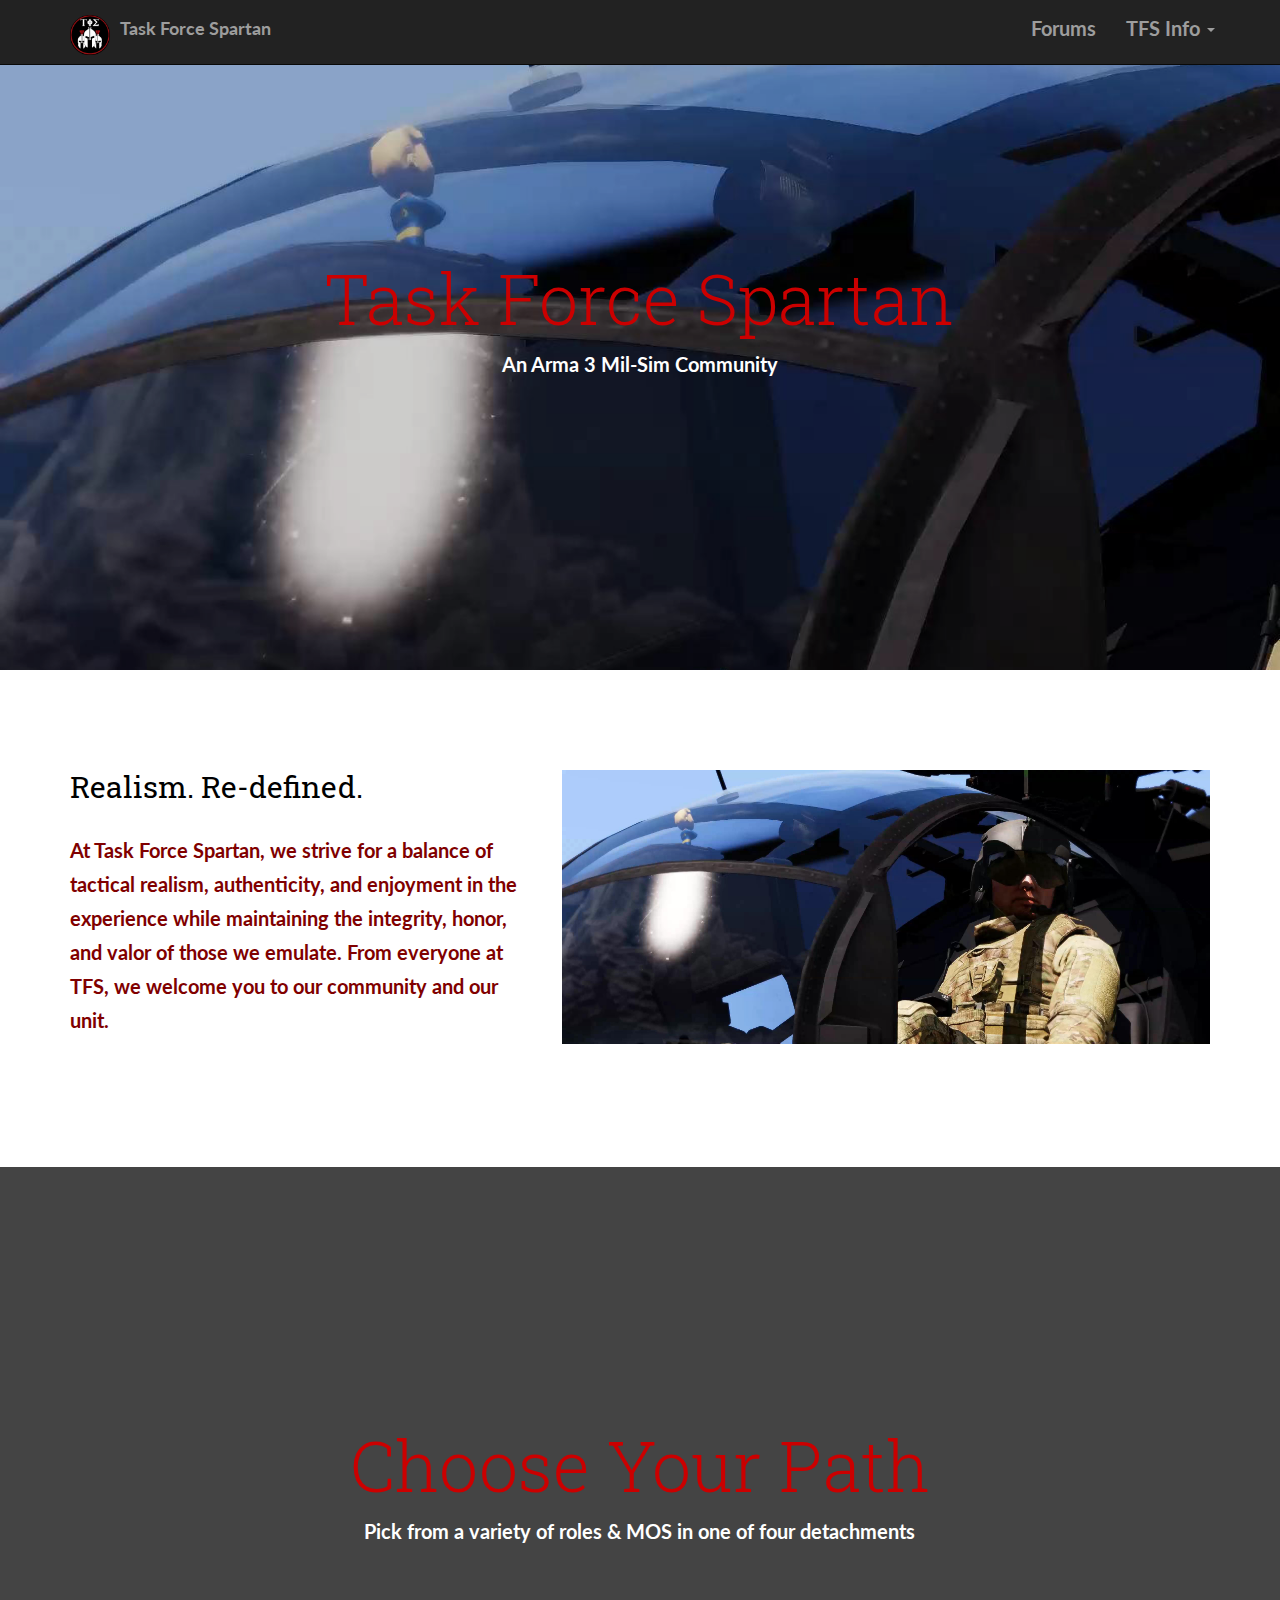
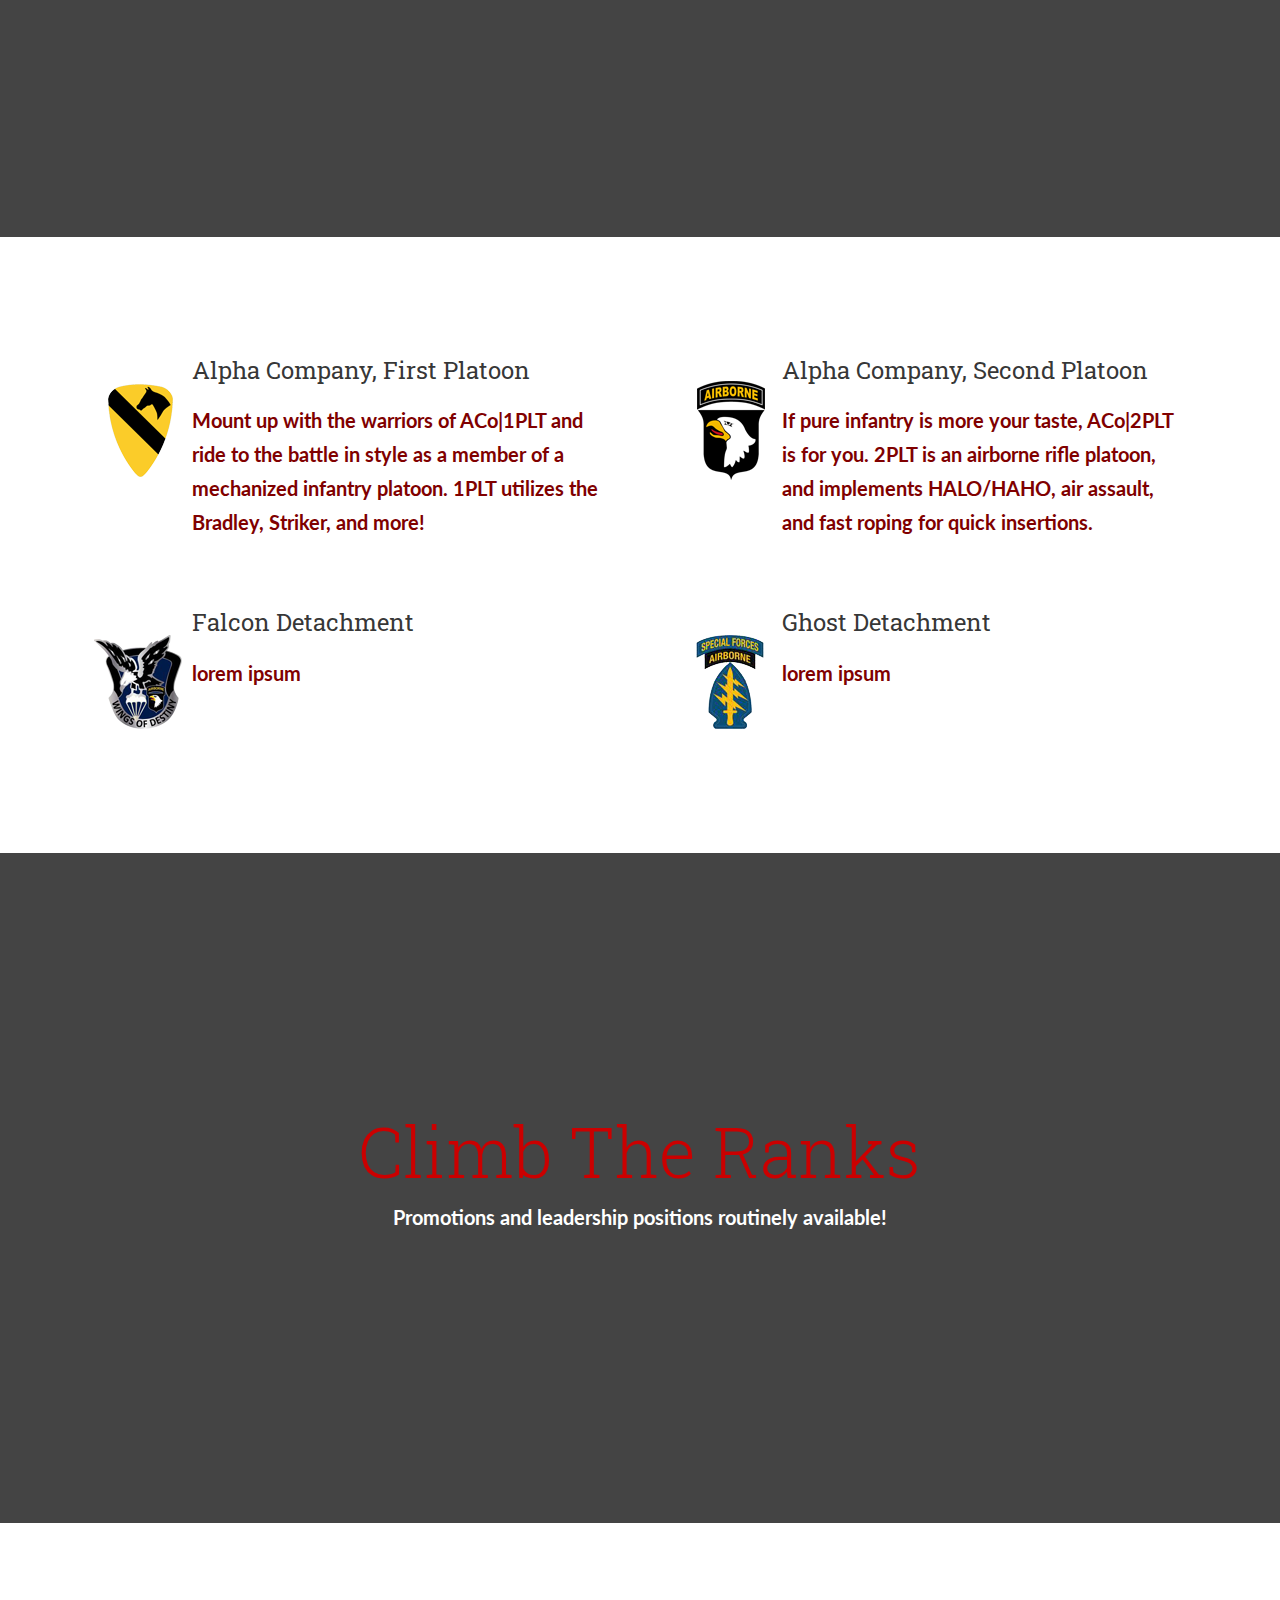
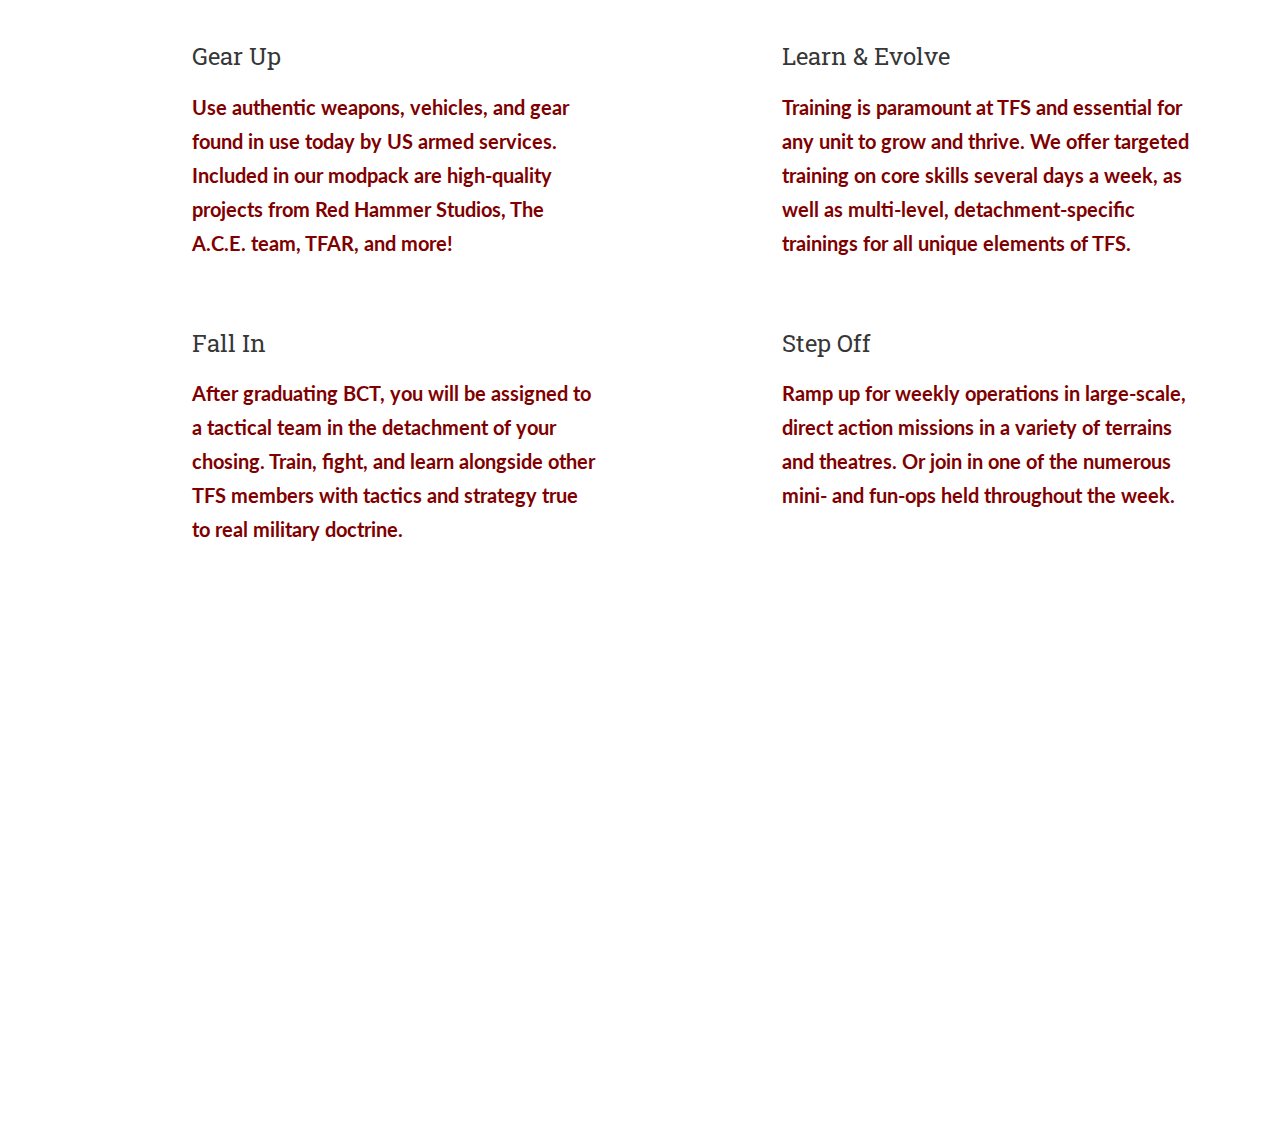
==== index.html @ 0dff4bad "update index" ====
<!DOCTYPE html>
<!--[if lt IE 7]>      <html class="no-js lt-ie9 lt-ie8 lt-ie7"> <![endif]-->
<!--[if IE 7]>         <html class="no-js lt-ie9 lt-ie8"> <![endif]-->
<!--[if IE 8]>         <html class="no-js lt-ie9"> <![endif]-->
<!--[if gt IE 8]>	<!-- --><html class="no-js"> 	<!--<![endif]-->
	<head>
	<meta charset="utf-8">
	<meta http-equiv="X-UA-Compatible" content="IE=edge">
	<title>Task Force Spartan &mdash; An Arma 3 Mil-Sim Community</title>
	<meta name="viewport" content="width=device-width, initial-scale=1">
	<meta name="description" content="Tactical realism and military simulation taskforcespartan.net" />
	<meta name="keywords" content="task force spartan arma 3 milsim military direct action combat simulation bohemia shooter tactical realism" />
	<meta name="author" content="samas" />

  	<!-- Facebook and Twitter integration -->
	<meta property="og:title" content=""/>
	<meta property="og:image" content=""/>
	<meta property="og:url" content=""/>
	<meta property="og:site_name" content=""/>
	<meta property="og:description" content=""/>
	<meta name="twitter:title" content="" />
	<meta name="twitter:image" content="" />
	<meta name="twitter:url" content="" />
	<meta name="twitter:card" content="" />

	<!-- Place favicon.ico and apple-touch-icon.png in the root directory -->
	<link rel="shortcut icon" href="./images/favicon.ico">
	
	<!-- Animate.css -->
	<link rel="stylesheet" href="./css/animate.css">
	
	<!-- Magnific Popup -->
	<link rel="stylesheet" href="./css/magnific-popup.css">
	<!-- Bootstrap  -->
	<link rel="stylesheet" href="./css/bootstrap.css">
	<!-- Theme style  -->
	<link rel="stylesheet" href="./css/style.css">

	<!-- Modernizr JS -->
	<script src="./js/modernizr-2.6.2.min.js"></script>
	<!-- FOR IE9 below -->
	<!--[if lt IE 9]>
	<script src="js/respond.min.js"></script>
	<![endif]-->

	</head>
	<body>
	
	<div id="fh5co-wrap">
		<header id="fh5co-header">
			<div class="navbar navbar-default navbar-fixed-top navbar-inverse">
                <div class="container">
                    <div class="navbar-header">
                        <button type="button" class="navbar-toggle" data-toggle="collapse" data-target=".navbar-collapse">
                            <span class="icon-bar"></span>
                            <span class="icon-bar"></span>
                            <span class="icon-bar"></span>
                        </button>
						<div class="container-nav"><ul class="list-inline"><li><img class="img img-responsive img-nav hidden-xs" src="./images/TFS_sm.png"></li><li><span><a class="navbar-brand" href="index.html#">Task Force Spartan</a></span></li></ul></div>
                    </div>
                    <div class="collapse navbar-collapse">
                        <ul class="nav navbar-nav navbar-right">
                            <li>
                                <a class="" href="./forums">Forums</a>
                            </li>
                            <li class="dropdown">
                                <a href="#" class="dropdown-toggle" data-toggle="dropdown">TFS Info <b class="caret"></b></a>
                                <ul class="dropdown-menu">
                                   <li>
                                        <a class="" href="ts3server://ts3.taskforcespartan.net/?port=9987&nickname=WebGuest">Contact A Recruiter</a>
                                    </li>
                                    <li>
                                        <a class="" href="servers.html#">Server Status</a>
                                    </li>
                                    <li>
                                        <a class="" href="policy.html#">Unit Policies</a>
                                    </li>
                                    <li>
                                        <a class="" href="#">Roster</a>
                                    </li>
                                </ul>
                            </li>
							<!-- <li class="">
                                <a class="btn btn-default btn-nav navbar-btn" href="#">Apply Now</a>
                            </li> -->
                        </ul>
                    </div>
                    <!--/.nav-collapse -->

                </div>
            </div>
		</header>

		<div class="fh5co-hero" style="background-image: url(images/hero_1.jpg);" data-stellar-background-ratio="0.5">
			<div class="overlay"></div>
			<div class="container">
				<div class="row">
					<div class="col-md-8 col-md-offset-2 col-sm-12 col-sm-offset-0 col-xs-12 col-xs-offset-0 text-center fh5co-table">
						<div class="fh5co-intro fh5co-table-cell">
							<h1 class="text-center">Task Force Spartan</h1>
							<p>An Arma 3 Mil-Sim Community</p>
						</div>
					</div>
				</div>
			</div>
		</div>
		<div class="fh5co-section">
			<div class="container">
				<div class="row">
					<div class="col-md-5">
						<h2>Realism. Re-defined.</h2>
						<p>At Task Force Spartan, we strive for a balance of tactical realism, authenticity, and enjoyment in the experience while maintaining the integrity, honor, and valor of those we emulate. From everyone at TFS, we welcome you to our community and our unit.</p>
					</div>
					<div class="col-md-7">
						<img src="images/hero_1.jpg" alt="" class="img-responsive">
					</div>
				</div>
			</div>
		</div>

		<div class="fh5co-parallax" style="background-image: url(images/hero_2a.jpg);" data-stellar-background-ratio="0.5">
			<div class="overlay"></div>
			<div class="container">
				<div class="row">
					<div class="col-md-8 col-md-offset-2 col-sm-12 col-sm-offset-0 col-xs-12 col-xs-offset-0 text-center fh5co-table">
						<div class="fh5co-intro fh5co-table-cell">
							<h1 class="text-center">Choose Your Path</h1>
							<p class="">Pick from a variety of roles &amp; MOS in one of four detachments</p>
						</div>
					</div>
				</div>
			</div>
		</div>

		<div class="fh5co-section">
			<div class="container">
				<div class="row">
					<div class="col-md-6">
						<div class="fh5co-feature animated fadeInLeft" data-animate-effect="fadeInLeft">
							<div class="fh5co-icon">
								<i class="" style="vertical-align:top"><img src="./images/ACo1PLT_icon.png" class=""></i>
							</div>
							<div class="fh5co-text">
								<h3>Alpha Company, First Platoon</h3>
								<p>Mount up with the warriors of ACo&#124;1PLT and ride to the battle in style as a member of a mechanized infantry platoon. 1PLT utilizes the Bradley, Striker, and more&#33;</p>
							</div>
						</div>
					</div>
					<div class="col-md-6">
						<div class="fh5co-feature animated fadeInRight" data-animate-effect="fadeInRight">
							<div class="fh5co-icon">
								<i class="" style="vertical-align:top"><img src="./images/ACo2PLT_icon.png" class=""></i>
							</div>
							<div class="fh5co-text">
								<h3>Alpha Company, Second Platoon</h3>
								<p>If pure infantry is more your taste, ACo&#124;2PLT is for you. 2PLT is an airborne rifle platoon, and implements HALO/HAHO, air assault, and fast roping for quick insertions.</p>
							</div>
						</div>
					</div>

					<div class="col-md-6">
						<div class="fh5co-feature animated fadeInLeft" data-animate-effect="fadeInLeft">
							<div class="fh5co-icon">
								<i class="" style="vertical-align:top"><img src="./images/FD_icon.png" class=""></i>
							</div>
							<div class="fh5co-text">
								<h3>Falcon Detachment</h3>
								<p>lorem ipsum</p>
							</div>
						</div>
					</div>
					<div class="col-md-6">
						<div class="fh5co-feature animated fadeInRight" data-animate-effect="fadeInRight">
							<div class="fh5co-icon">
								<i class="" style="vertical-align:top"><img src="./images/5SFG_icon.png" class=""></i>
							</div>
							<div class="fh5co-text">
								<h3>Ghost Detachment</h3>
								<p>lorem ipsum</p>
							</div>
						</div>
					</div>

				</div>


			</div>
		</div>


		<div class="fh5co-parallax" style="background-image: url(images/hero_3a.jpg);" data-stellar-background-ratio="0.5">
			<div class="overlay"></div>
			<div class="container">
				<div class="row">
					<div class="col-md-8 col-md-offset-2 col-sm-12 col-sm-offset-0 col-xs-12 col-xs-offset-0 text-center fh5co-table">
						<div class="fh5co-intro fh5co-table-cell">
							<h1 class="text-center">Climb The Ranks</h1>
							<p>Promotions and leadership positions routinely available&#33;</p>
						</div>
					</div>
				</div>
			</div>
		</div>

		<div class="fh5co-section">
			<div class="container">
				<div class="row">
					<div class="col-md-6">
						<div class="fh5co-feature">
							<div class="fh5co-icon">
								<i class=""></i>
							</div>
							<div class="fh5co-text">
								<h3>Gear Up</h3>
								<p>Use authentic weapons, vehicles, and gear found in use today by US armed services. Included in our modpack are high-quality projects from Red Hammer Studios, The A.C.E. team, TFAR, and more&#33;
							</div>
						</div>
					</div>
					<div class="col-md-6">
						<div class="fh5co-feature">
							<div class="fh5co-icon">
								<i class=""></i>
							</div>
							<div class="fh5co-text">
								<h3>Learn &amp; Evolve</h3>
								<p>Training is paramount at TFS and essential for any unit to grow and thrive. We offer targeted training on core skills several days a week, as well as multi-level, detachment-specific trainings for all unique elements of TFS.</p>
							</div>
						</div>
					</div>

					<div class="col-md-6">
						<div class="fh5co-feature">
							<div class="fh5co-icon">
								<i class=""></i>
							</div>
							<div class="fh5co-text">
								<h3>Fall In</h3>
								<p>After graduating BCT, you will be assigned to a tactical team in the detachment of your chosing. Train, fight, and learn alongside other TFS members with tactics and strategy true to real military doctrine.</p>
							</div>
						</div>
					</div>
					<div class="col-md-6">
						<div class="fh5co-feature">
							<div class="fh5co-icon">
								<i class=""></i>
							</div>
							<div class="fh5co-text">
								<h3>Step Off</h3>
								<p>Ramp up for weekly operations in large-scale, direct action missions in a variety of terrains and theatres. Or join in one of the numerous mini- and fun-ops held throughout the week.</p>
							</div>
						</div>
					</div>

				</div>


			</div>
		</div>

	</div> <!-- END fh5co-wrap -->


	<footer id="fh5co-footer">
		<div class="container">
			<div class="row">
				<div class="col-md-4">
					<h3>Task Force Spartan</h3>
					<p>An Arma 3 Mil-Sim Unit. </p>
				</div>
				<div class="col-md-3 col-md-push-1">
					<h3>Quick Links</h3>
					<ul>
						<li><a href="#">Apply Now&#33;</a></li>
						<li><a href="#">Forums</a></li>
						<li><a href="#">Unit Policies</a></li>
						<li><a href="#">TFS Media</a></li>
						<li><a href="#">Join our Teamspeak</a></li>
					</ul>
				</div>
				<div class="col-md-3 col-md-push-1">
					<h3>Follow Us</h3>
					<ul class="fh5co-social">
						<li><a href="#"><i class="icon-twitter"></i> <span>Twitter</span></a></li>
						<li><a href="#"><i class="icon-facebook"></i> <span>Facebook</span></a></li>
						<li><a href="#"><i class="icon-instagram"></i> <span>Instagram</span></a></li>
						<li><a href="#"><i class="icon-google"></i> <span>Google Plus</span></a></li>
					</ul>
				</div>
			</div>
			<div class="row">
				<div class="col-md-12 fh5co-copyright text-center">
					<p><small>&copy; 2016 Task Force Spartan. All Rights Reserved. </small></p>
				</div>
			</div>
		</div>
	</footer>
	
	<!-- jQuery -->
	<script src="./js/jquery.min.js"></script>
	<!-- jQuery Easing -->
	<script src="./js/jquery.easing.1.3.js"></script>
	<!-- Bootstrap -->
	<script src="./js/bootstrap.min.js"></script>
	<!-- Waypoints -->
	<script src="./js/jquery.waypoints.min.js"></script>
	<!-- Stellar -->
	<script src="./js/jquery.stellar.min.js"></script>
	<!-- MAIN JS -->
	<script src="./js/main.js"></script>
	<!-- is visible script -->
	<!-- not working ATM <script src="./js/isvisible.js"></script> -->

	</body>
</html>
---- css/style.css ----
@import url('https://fonts.googleapis.com/css?family=Lato|Lato');
@import url('https://fonts.googleapis.com/css?family=Roboto+Slab|Roboto Slab');
/* =======================================================
*
* 	Template Style 
*	Edit this section
*
* ======================================================= */
body {
  font-family: "Lato", Lato, sans-serif;
  font-weight: bolder;
  font-size: 20px;
  line-height: 1.7;
  color: #800000;
  background: #fff;
  height: 100%;
  position: relative;
}
@media screen and (max-width: 768px) {
  body {
    font-size: 17px;
    line-height: 1.5;
  }
}

a {
  color: #52d3aa;
  -webkit-transition: 0.5s;
  -o-transition: 0.5s;
  transition: 0.5s;
}
a:hover, a:active, a:focus {
  color: #52d3aa;
  outline: none;
  text-decoration: none;
}

p {
  margin-bottom: 1.5em;
}

h1, h2, h3, h4, h5, h6 {
  color: #000;
  font-family: "Roboto Slab", Roboto Slab, sans-serif;
  font-weight: 400;
  margin: 0 0 30px 0;
}

::-webkit-selection {
  background: #333;
}

::-moz-selection {
  background: #333;
}

::selection {
    background: #333;
}
/* Use only for images on navbar */
.img-nav {
	max-height: 40px;
	padding: 0px 0px 0px 0px;
	border: 0px;
	}

.container-nav {
	max-height: 51px;
	display: inline-block;
}

animated.fadeInRight.start {
	-webkit-animation: fadeInRight 2s ease-out forwards;
   -moz-animation: fadeInRight 2s ease-out forwards;
	-ms-animation: fadeInRight 2s ease-out forwards;
	 -o-animation: fadeInRight 2s ease-out forwards;
		animation: fadeInRight 2s ease-out forwards;
	margin-bottom: 0px; !important
}

animated.fadeInLeft.start {
	-webkit-animation: fadeInLeft 2s ease-out forwards;
   -moz-animation: fadeInLeft 2s ease-out forwards;
	-ms-animation: fadeInLeft 2s ease-out forwards;
	 -o-animation: fadeInLeft 2s ease-out forwards;
		animation: fadeInLeft 2s ease-out forwards;
}


#fh5co-wrap {
  position: relative;
  background: #fff;
  z-index: 2;
  margin-bottom: 450px;
}
@media screen and (max-width: 992px) {
  #fh5co-wrap {
    margin-bottom: auto;
  }
}

#fh5co-footer {
  padding-top: 4em;
  position: fixed;
  bottom: 0;
  left: 0;
  width: 100%;
  z-index: 1;
  height: 450px;
  background: #333333;
  font-size: 18px;
}
@media screen and (max-width: 992px) {
  #fh5co-footer {
    height: inherit;
    position: relative;
    padding: 5em 0;
  }
}
#fh5co-footer .fh5co-social li {
  display: block;
}
#fh5co-footer p {
  line-height: 1.5;
}
#fh5co-footer h3 {
  color: #fff;
  font-size: 20px;
}
#fh5co-footer a {
  color: rgba(255, 255, 255, 0.7);
}
#fh5co-footer a:hover {
  color: #cb0000;
}
#fh5co-footer ul {
  padding: 0;
  margin: 0;
}
#fh5co-footer ul li {
  padding: 0;
  margin: 0;
  list-style: none;
}
#fh5co-footer .fh5co-copyright {
  padding-top: 3em;
}
#fh5co-footer .fh5co-copyright small {
  display: block;
}

#fh5co-header {
  position: absolute;
  top: 0;
  width: 100%;
  z-index: 1000;
}
#fh5co-header nav {
  text-align: center;
}
#fh5co-header nav ul {
  padding: 0;
  margin: 0;
}
#fh5co-header nav li {
  padding: 0;
  margin: 0;
  list-style: none;
  display: inline;
}
#fh5co-header nav li a {
  padding: 20px;
  color: rgba(255, 255, 255, 0.7);
  display: -moz-inline-stack;
  display: inline-block;
  zoom: 1;
  *display: inline;
  -webkit-transition: 0.1s;
  -o-transition: 0.1s;
  transition: 0.1s;
}
#fh5co-header nav li a span {
  -webkit-transition: 0.5s;
  -o-transition: 0.5s;
  transition: 0.5s;
  border-bottom: 2px solid transparent;
  display: block;
}
@media screen and (max-width: 768px) {
  #fh5co-header nav li a {
    padding: 10px 2px;
  }
}
#fh5co-header nav li a:hover {
  color: white;
}
#fh5co-header nav li a:hover span {
  border-bottom: 2px solid #fff;
}
#fh5co-header nav li.fh5co-active a {
  color: #fff;
}
#fh5co-header nav li.fh5co-active a span {
  border-bottom: 2px solid #fff;
}

.fh5co-table,
.fh5co-table-cell,
.fh5co-hero,
.fh5co-parallax {
  height: 670px;
}

.fh5co-hero, .fh5co-parallax {
  background-color: #555;
  background-attachment: fixed;
  background-size: cover;
  position: relative;
}
.fh5co-hero .overlay, .fh5co-parallax .overlay {
  position: absolute;
  top: 0;
  left: 0;
  right: 0;
  bottom: 0;
  background: black;
  opacity: .2;
}

@media screen and (max-width: 768px) {
  .fh5co-hero, .fh5co-parallax {
    height: inherit;
    padding: 4em 0;
  }
}
.fh5co-hero .fh5co-intro h1, .fh5co-parallax .fh5co-intro h1 {
  color: #cb0000;
  font-size: 70px;
  font-weight: 300;
  margin-bottom: 10px;
}
@media screen and (max-width: 768px) {
  .fh5co-hero .fh5co-intro h1, .fh5co-parallax .fh5co-intro h1 {
    font-size: 30px;
  }
}
.fh5co-hero .fh5co-intro p, .fh5co-parallax .fh5co-intro p {
  color: #fff;
}
.fh5co-hero .fh5co-intro p a, .fh5co-parallax .fh5co-intro p a {
  color: #fff;
  border-bottom: 2px solid rgba(255, 255, 255, 0.2);
}
.fh5co-hero .fh5co-intro p a:hover, .fh5co-parallax .fh5co-intro p a:hover {
  color: #fff;
}

.fh5co-table {
  display: table;
}

.fh5co-table-cell {
  display: table-cell;
  vertical-align: middle;
}

.fh5co-section {
  padding: 5em 0;
	font-family: "Lato", Lato, sans-serif;
}
@media screen and (max-width: 768px) {
  .fh5co-section {
    padding: 3em 0;
  }
}

.fh5co-feature {
  text-align: left;
  width: 100%;
  float: left;
  padding: 20px;
}
.fh5co-feature .fh5co-icon {
  float: left;
  width: 10%;
  display: block;
  margin-top: 5px;
}
.fh5co-feature .fh5co-icon i {
  color: #52d3aa;
  font-size: 70px;
}
@media screen and (max-width: 1200px) {
  .fh5co-feature .fh5co-icon i {
    font-size: 40px;
  }
}
.fh5co-feature.fh5co-feature-sm .fh5co-icon i {
  color: #52d3aa;
  font-size: 28px;
}
@media screen and (max-width: 1200px) {
  .fh5co-feature.fh5co-feature-sm .fh5co-icon i {
    font-size: 28px;
  }
}
.fh5co-feature .fh5co-text {
  float: right;
  width: 80%;
}
@media screen and (max-width: 768px) {
  .fh5co-feature .fh5co-text {
    width: 82%;
  }
}
@media screen and (max-width: 480px) {
  .fh5co-feature .fh5co-text {
    width: 72%;
  }
}
.fh5co-feature .fh5co-text h2, .fh5co-feature .fh5co-text h3 {
  margin: 0;
  padding: 0;
}
.fh5co-feature .fh5co-text h3 {
  margin-bottom: 20px;
  color: rgba(0, 0, 0, 0.8);
}

.fh5co-social {
  padding: 0;
  margin: 0;
}
.fh5co-social li {
  padding: 0;
  margin: 0;
  list-style: none;
  display: -moz-inline-stack;
  display: inline-block;
  zoom: 1;
  *display: inline;
}
.fh5co-social li a span {
  display: -moz-inline-stack;
  display: inline-block;
  zoom: 1;
  *display: inline;
  padding-left: 10px;
}

.btn {
  margin-right: 4px;
  margin-bottom: 4px;
  font-family: "Roboto Slab", Roboto Slab, sans-serif;
  font-size: 18px;
  font-weight: 400;
  -webkit-border-radius: 0px;
  -moz-border-radius: 0px;
  -ms-border-radius: 0px;
  border-radius: 0px;
  -webkit-transition: 0.5s;
  -o-transition: 0.5s;
  transition: 0.5s;
  padding: 8px 20px;
}
.btn.btn-sm {
  padding: 4px 15px !important;
}
.btn.btn-md {
  padding: 8px 20px !important;
}
.btn.btn-lg {
  padding: 18px 36px !important;
}
.btn:hover, .btn:active, .btn:focus {
  box-shadow: none !important;
  outline: none !important;
}

.btn-primary {
  background: #52d3aa;
  color: #fff;
  border: 2px solid #52d3aa;
}
.btn-primary:hover, .btn-primary:focus, .btn-primary:active {
  background: #66d8b4 !important;
  border-color: #66d8b4 !important;
}
.btn-primary.btn-outline {
  background: transparent;
  color: #52d3aa;
  border: 2px solid #52d3aa;
}
.btn-primary.btn-outline:hover, .btn-primary.btn-outline:focus, .btn-primary.btn-outline:active {
  background: #52d3aa;
  color: #fff;
}

.btn-success {
  background: #5cb85c;
  color: #fff;
  border: 2px solid #5cb85c;
}
.btn-success:hover, .btn-success:focus, .btn-success:active {
  background: #4cae4c !important;
  border-color: #4cae4c !important;
}
.btn-success.btn-outline {
  background: transparent;
  color: #5cb85c;
  border: 2px solid #5cb85c;
}
.btn-success.btn-outline:hover, .btn-success.btn-outline:focus, .btn-success.btn-outline:active {
  background: #5cb85c;
  color: #fff;
}

.btn-info {
  background: #5bc0de;
  color: #fff;
  border: 2px solid #5bc0de;
}
.btn-info:hover, .btn-info:focus, .btn-info:active {
  background: #46b8da !important;
  border-color: #46b8da !important;
}
.btn-info.btn-outline {
  background: transparent;
  color: #5bc0de;
  border: 2px solid #5bc0de;
}
.btn-info.btn-outline:hover, .btn-info.btn-outline:focus, .btn-info.btn-outline:active {
  background: #5bc0de;
  color: #fff;
}

.btn-warning {
  background: #f0ad4e;
  color: #fff;
  border: 2px solid #f0ad4e;
}
.btn-warning:hover, .btn-warning:focus, .btn-warning:active {
  background: #eea236 !important;
  border-color: #eea236 !important;
}
.btn-warning.btn-outline {
  background: transparent;
  color: #f0ad4e;
  border: 2px solid #f0ad4e;
}
.btn-warning.btn-outline:hover, .btn-warning.btn-outline:focus, .btn-warning.btn-outline:active {
  background: #f0ad4e;
  color: #fff;
}

.btn-danger {
  background: #d9534f;
  color: #fff;
  border: 2px solid #d9534f;
}
.btn-danger:hover, .btn-danger:focus, .btn-danger:active {
  background: #d43f3a !important;
  border-color: #d43f3a !important;
}
.btn-danger.btn-outline {
  background: transparent;
  color: #d9534f;
  border: 2px solid #d9534f;
}
.btn-danger.btn-outline:hover, .btn-danger.btn-outline:focus, .btn-danger.btn-outline:active {
  background: #d9534f;
  color: #fff;
}

.btn-outline {
  background: none;
  border: 2px solid gray;
  font-size: 16px;
  -webkit-transition: 0.3s;
  -o-transition: 0.3s;
  transition: 0.3s;
}
.btn-outline:hover, .btn-outline:focus, .btn-outline:active {
  box-shadow: none;
}
.btn-nav {
    background-color: #cb0000;
    margin: 0px; !important
    border-radius: 0px;
    border: 0px; !important
	padding: 0px; !important
	}
.navbar-inverse .navbar-nav btn-nav > li > a:focus, .navbar-inverse .navbar-nav > li > a:hover{
		background-color: #cb0000; !important
	color: #af0d0d;
}

.form-control {
  -webkit-appearance: none;
  -moz-appearance: none;
  appearance: none;
  box-shadow: none;
  background: transparent;
  border: 2px solid rgba(0, 0, 0, 0.1);
  height: 54px;
  font-size: 18px;
  font-weight: 300;
  -webkit-border-radius: 0px;
  -moz-border-radius: 0px;
  -ms-border-radius: 0px;
  border-radius: 0px;
}
.form-control:active, .form-control:focus {
  outline: none;
  box-shadow: none;
  border-color: #52d3aa;
}

.fh5co-check {
  padding: 0 0 0 0;
  margin: 0 0 1.5em 0;
}
.fh5co-check li {
  padding: 0 0 0 40px;
  margin: 0;
  list-style: none;
  position: relative;
}
.fh5co-check li:before {
  font-family: 'Lato';
  speak: none;
  font-style: normal;
  font-weight: normal;
  font-variant: normal;
  text-transform: none;
  line-height: 1;
  /* Better Font Rendering =========== */
  -webkit-font-smoothing: antialiased;
  -moz-osx-font-smoothing: grayscale;
  position: absolute;
  left: 0;
  top: .3em;
  content: "\f00c";
  color: #52d3aa;
}

.fh5co-staff img {
  margin-bottom: 1em;
}
.fh5co-staff h3 {
  margin: 0;
}
.fh5co-staff h4 {
  margin: 0 0 20px 0;
  font-weight: 300;
  color: rgba(0, 0, 0, 0.4);
}

#map {
  width: 100%;
  height: 700px;
}
@media screen and (max-width: 768px) {
  #map {
    height: 200px;
  }
}

@media screen and (max-width: 480px) {
  .col-xxs-12 {
    float: none;
    width: 100%;
  }
}

.row-bottom-padded-lg {
  padding-bottom: 7em;
}
@media screen and (max-width: 768px) {
  .row-bottom-padded-lg {
    padding-bottom: 2em;
  }
}

.row-bottom-padded-md {
  padding-bottom: 4em;
}
@media screen and (max-width: 768px) {
  .row-bottom-padded-md {
    padding-bottom: 2em;
  }
}

.row-bottom-padded-sm {
  padding-bottom: 2em;
}
@media screen and (max-width: 768px) {
  .row-bottom-padded-sm {
    padding-bottom: 2em;
  }
}
.tooltip .tooltiptext {
	opacity: 0;
	transition: opacity 1.5s;
}
.tooltip:hover .tooltiptext {
	opacity: 1;
}

/*# sourceMappingURL=style.css.map */
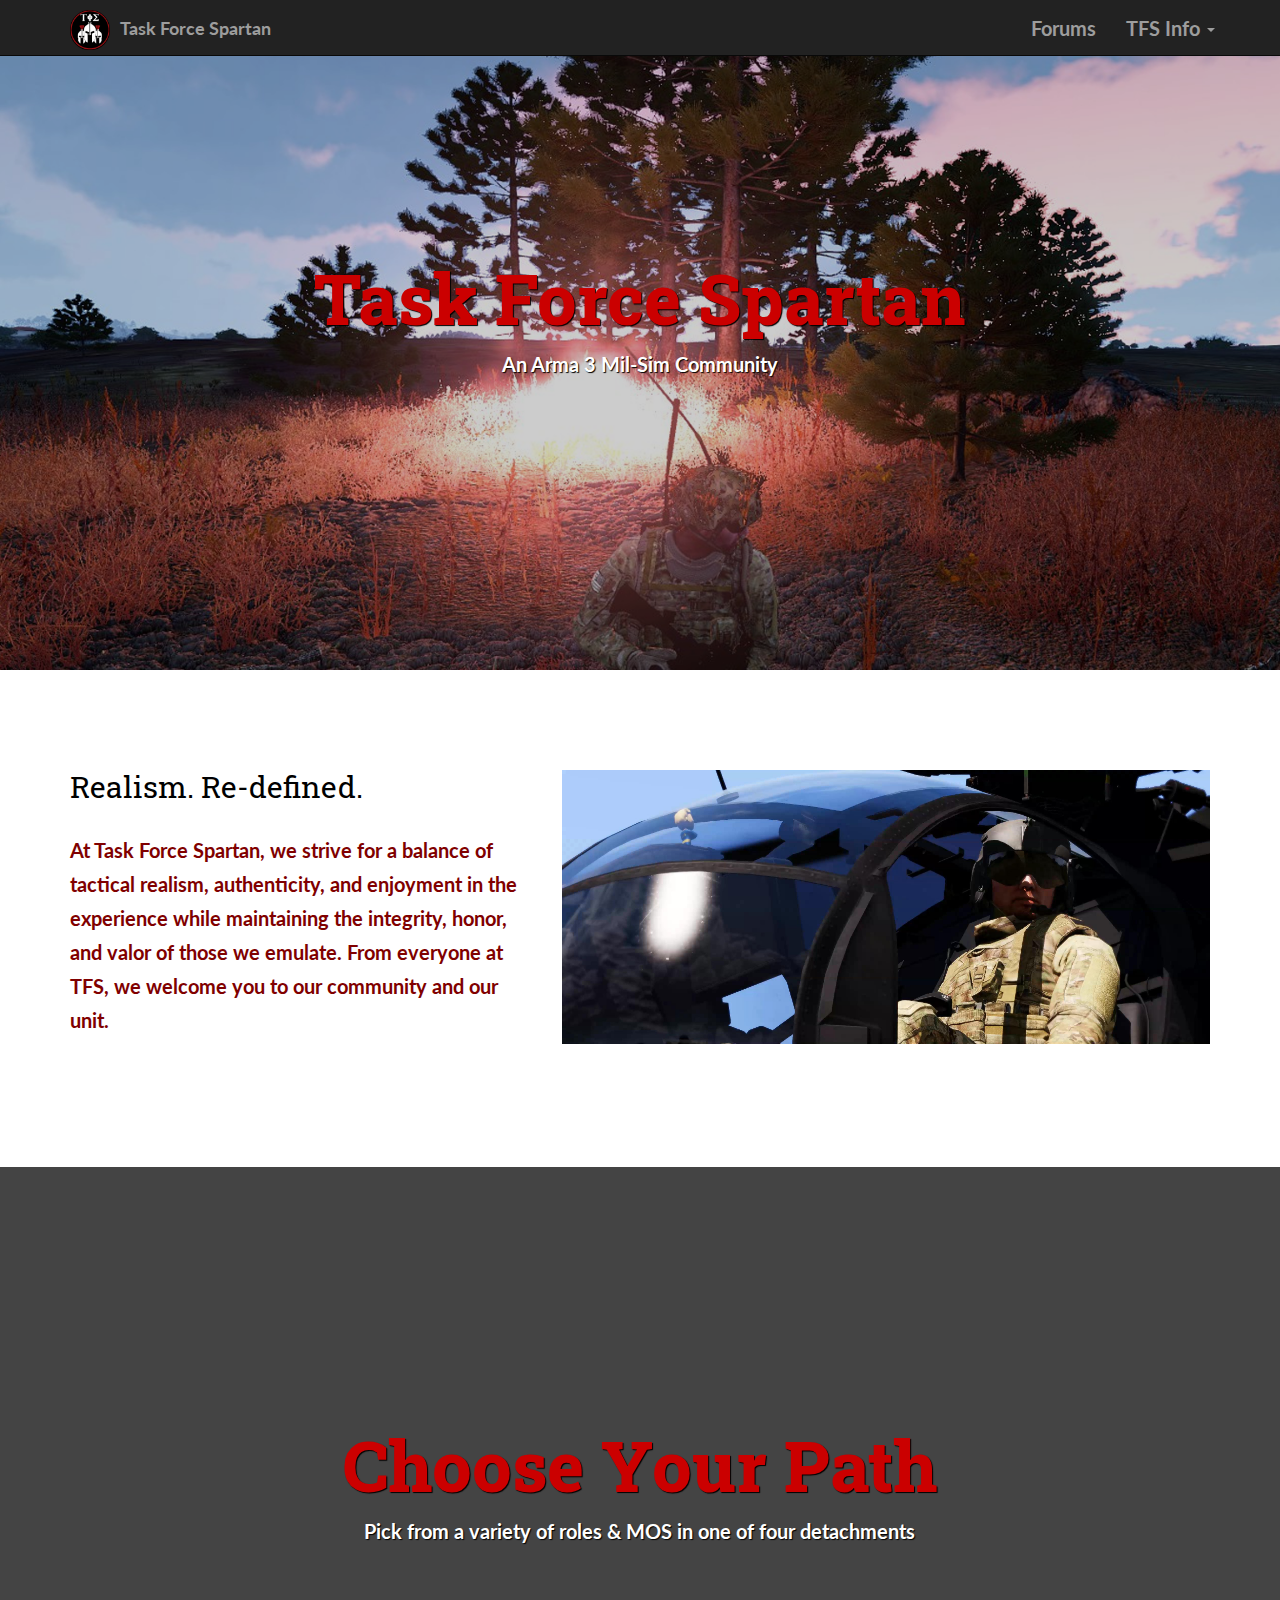
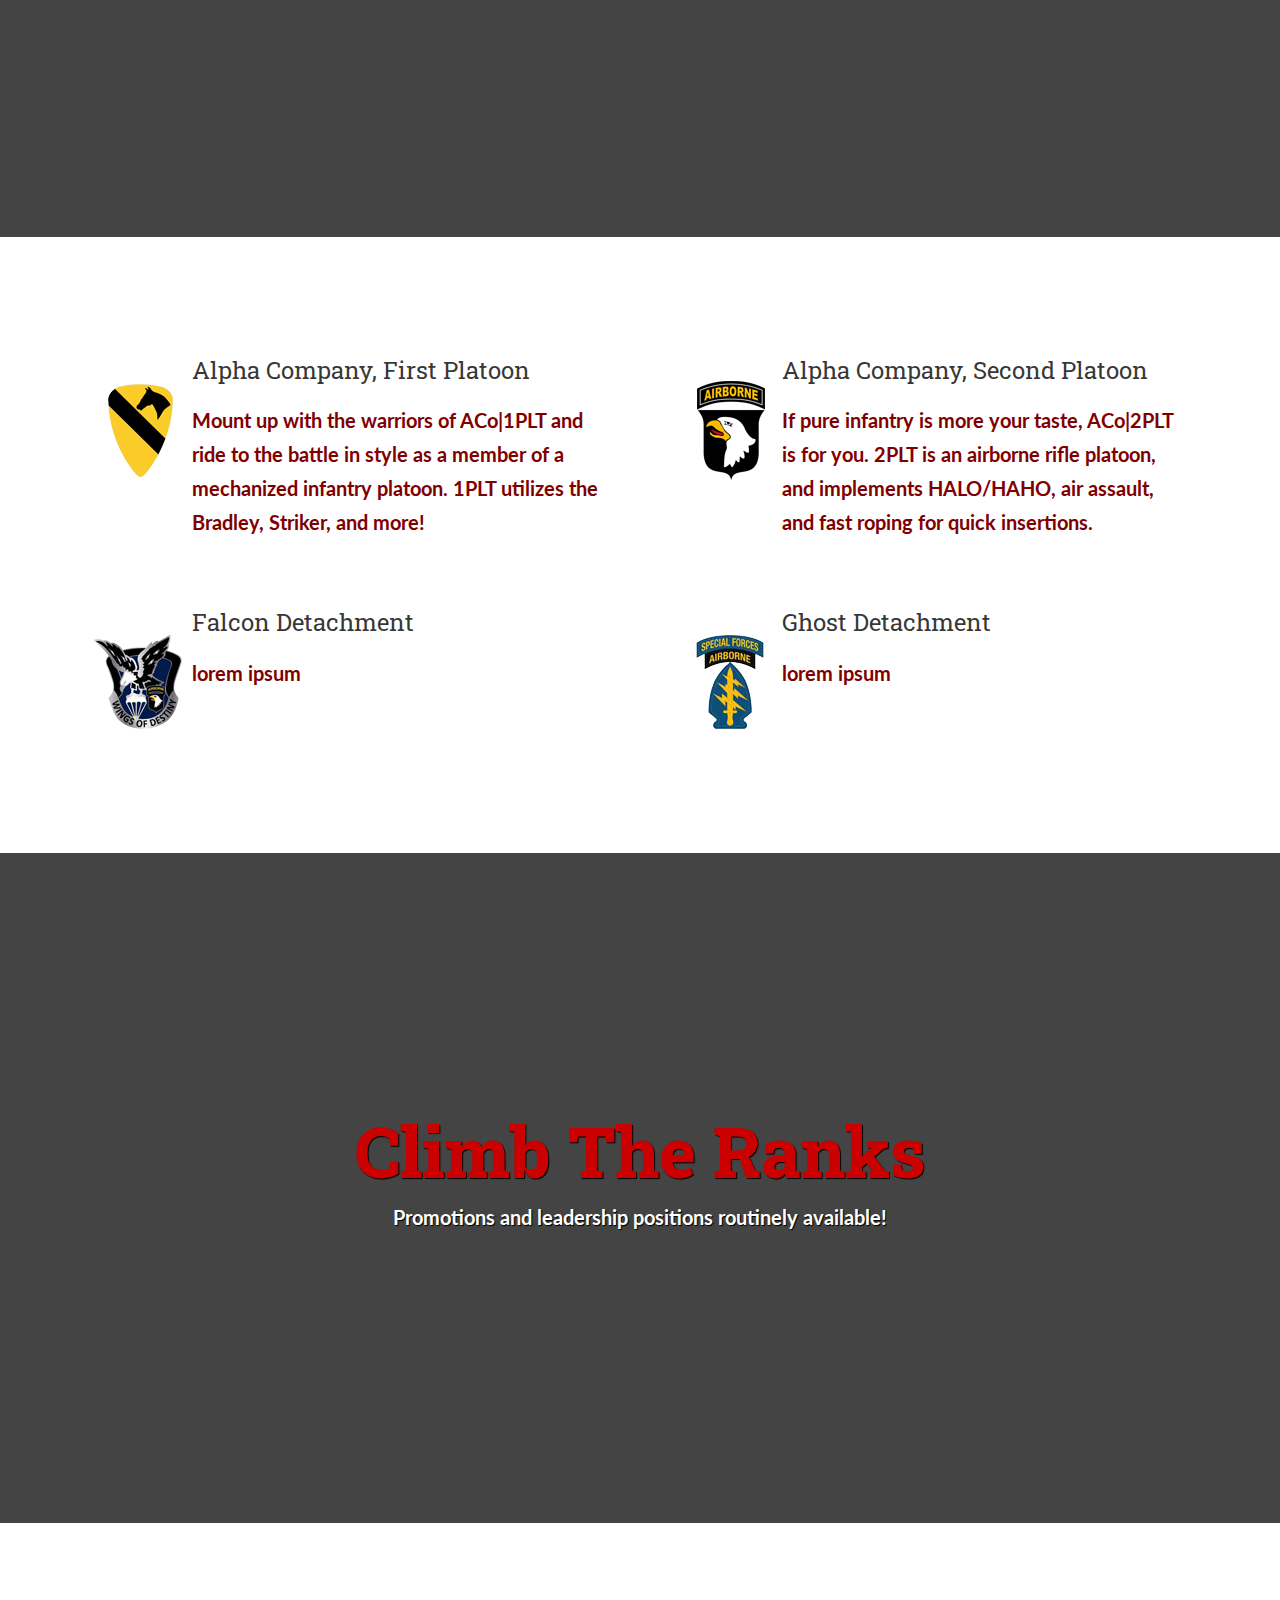
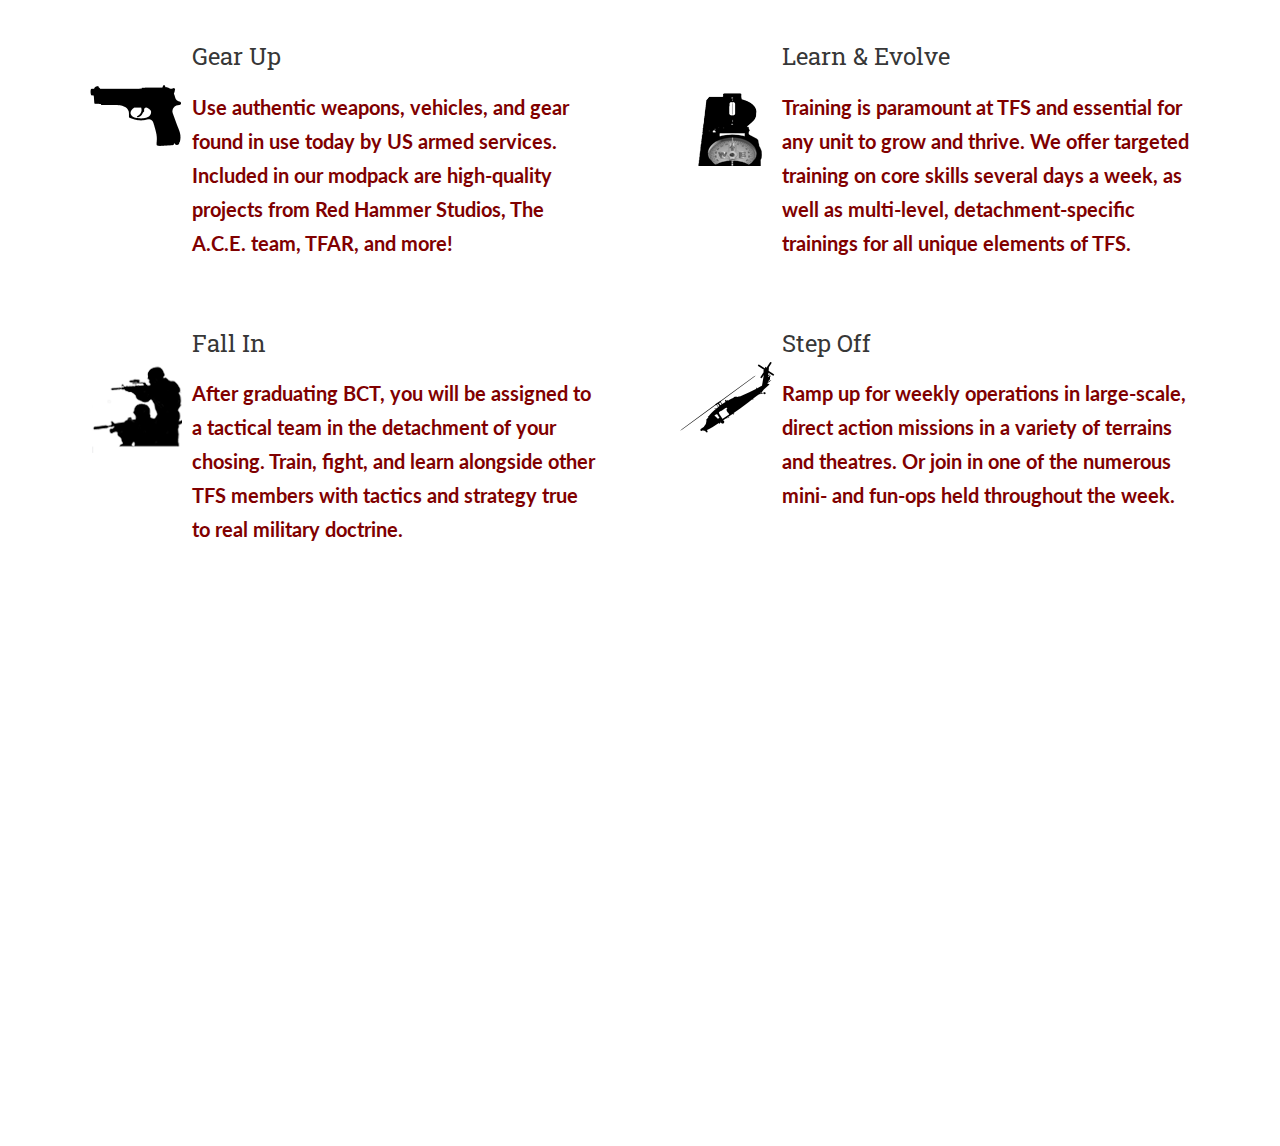
==== commit 29e30a4e: "update index" ====
--- a/index.html
+++ b/index.html
@@ -92,7 +92,7 @@
             </div>
 		</header>
 
-		<div class="fh5co-hero" style="background-image: url(images/hero_1.jpg);" data-stellar-background-ratio="0.5">
+		<div class="fh5co-hero" style="background-image: url(images/para-bg1.png);" data-stellar-background-ratio="0.5">
 			<div class="overlay"></div>
 			<div class="container">
 				<div class="row">
@@ -209,7 +209,7 @@
 					<div class="col-md-6">
 						<div class="fh5co-feature">
 							<div class="fh5co-icon">
-								<i class=""></i>
+								<i class="" style="vertical-align:top"><img src="./images/GearUp_icon.png" class=""></i>
 							</div>
 							<div class="fh5co-text">
 								<h3>Gear Up</h3>
@@ -220,7 +220,7 @@
 					<div class="col-md-6">
 						<div class="fh5co-feature">
 							<div class="fh5co-icon">
-								<i class=""></i>
+								<i class="" style="vertical-align:top"><img src="./images/LandE_icon.png" class=""></i>
 							</div>
 							<div class="fh5co-text">
 								<h3>Learn &amp; Evolve</h3>
@@ -232,7 +232,7 @@
 					<div class="col-md-6">
 						<div class="fh5co-feature">
 							<div class="fh5co-icon">
-								<i class=""></i>
+								<i class="" style="vertical-align:top"><img src="./images/FallIn_icon.png" class=""></i>
 							</div>
 							<div class="fh5co-text">
 								<h3>Fall In</h3>
@@ -243,7 +243,7 @@
 					<div class="col-md-6">
 						<div class="fh5co-feature">
 							<div class="fh5co-icon">
-								<i class=""></i>
+								<i class="" style="vertical-align:top"><img src="./images/StepOff_icon.png" class=""></i>
 							</div>
 							<div class="fh5co-text">
 								<h3>Step Off</h3>
--- a/css/style.css
+++ b/css/style.css
@@ -59,15 +59,21 @@
 }
 /* Use only for images on navbar */
 .img-nav {
-	max-height: 40px;
-	padding: 0px 0px 0px 0px;
+	max-height: 45px;
+	padding: 0px 0px 5px;
 	border: 0px;
+	vertical-align: top;
 	}
 
 .container-nav {
-	max-height: 51px;
+	max-height: 49px;
 	display: inline-block;
-}
+	vertical-align: middle;
+	padding: 0px 0px 0px;
+}
+.container-nav > li > img{
+	vertical-align: top;
+	}
 
 animated.fadeInRight.start {
 	-webkit-animation: fadeInRight 2s ease-out forwards;
@@ -234,11 +240,16 @@
   }
 }
 .fh5co-hero .fh5co-intro h1, .fh5co-parallax .fh5co-intro h1 {
-  color: #cb0000;
-  font-size: 70px;
-  font-weight: 300;
-  margin-bottom: 10px;
-}
+	color: #cb0000;
+	font-size: 70px;
+	font-weight: 800;
+	margin-bottom: 10px;
+	text-shadow: 1px 1px 1px #000;
+	}
+.fh5co-hero .fh5co-intro p, .fh5co-parallax .fh5co-intro p {
+	text-shadow: 1px 1px 1px #000;
+}
+
 @media screen and (max-width: 768px) {
   .fh5co-hero .fh5co-intro h1, .fh5co-parallax .fh5co-intro h1 {
     font-size: 30px;
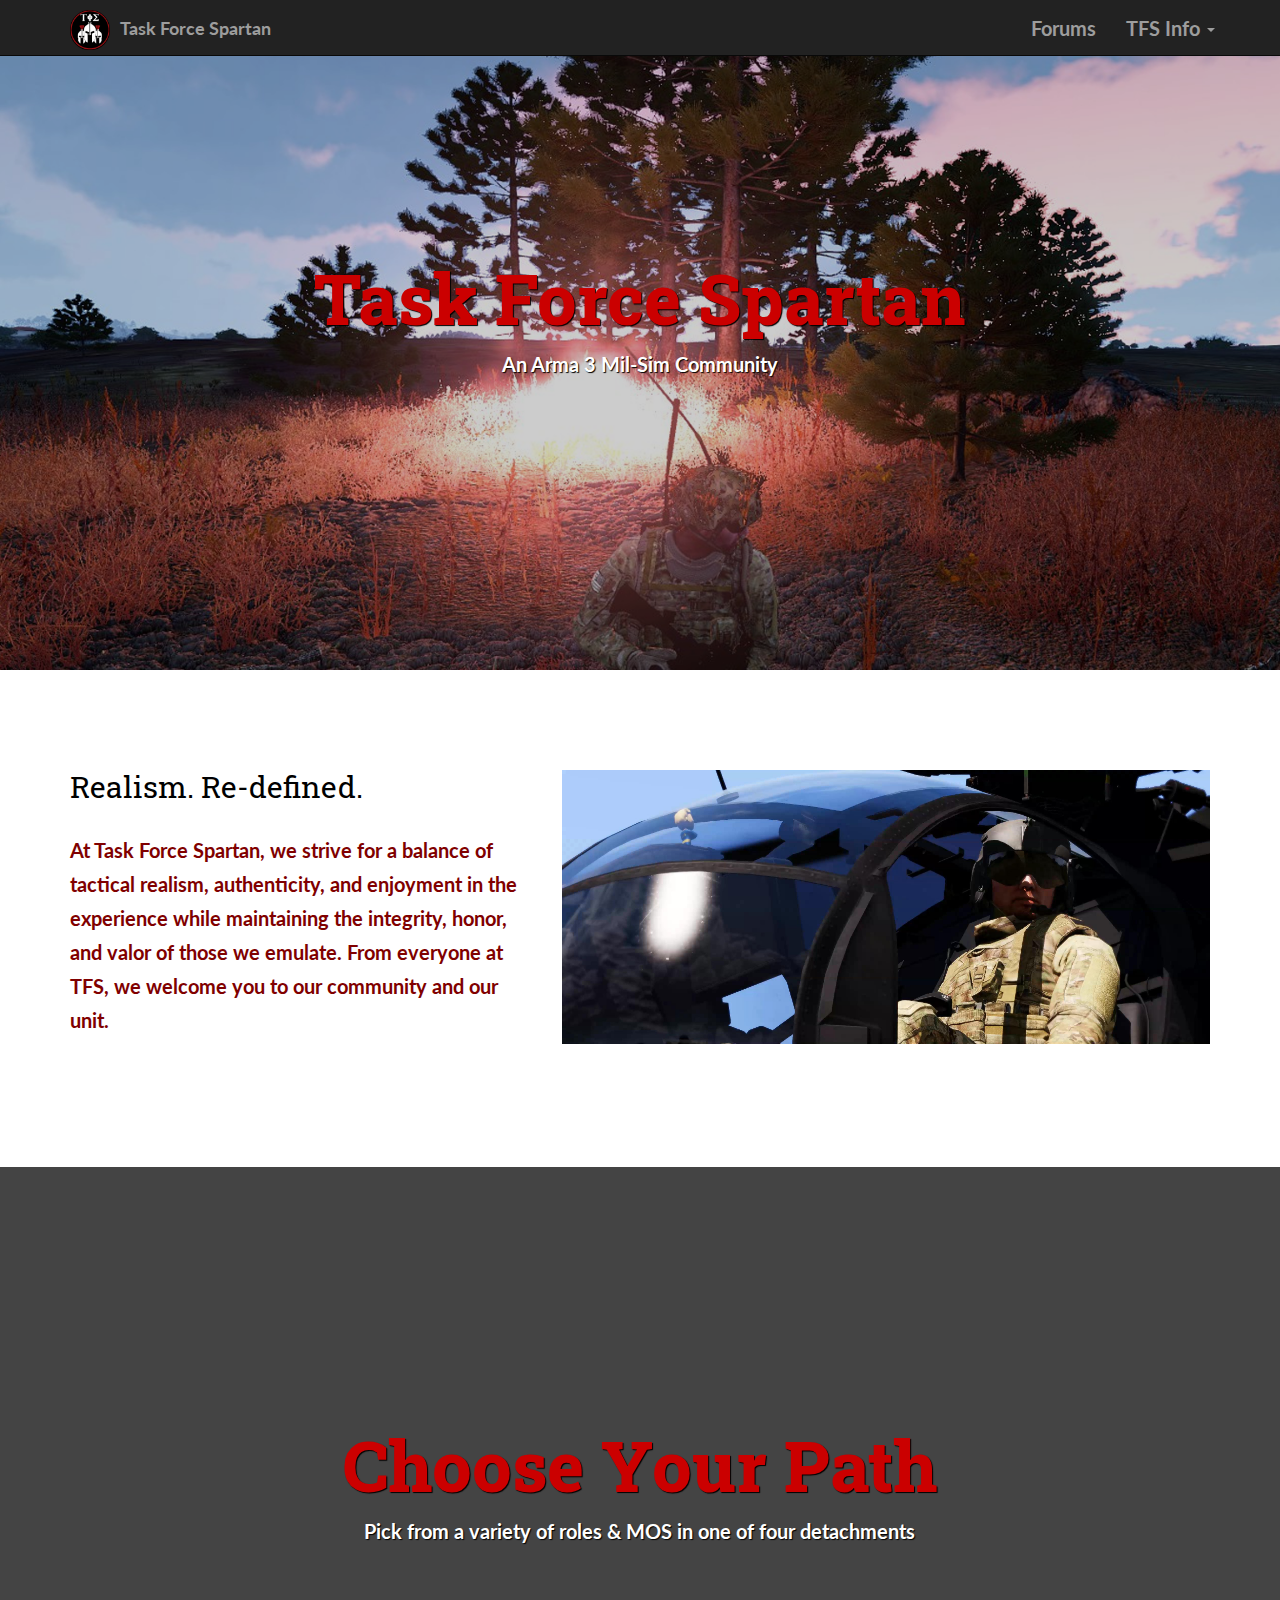
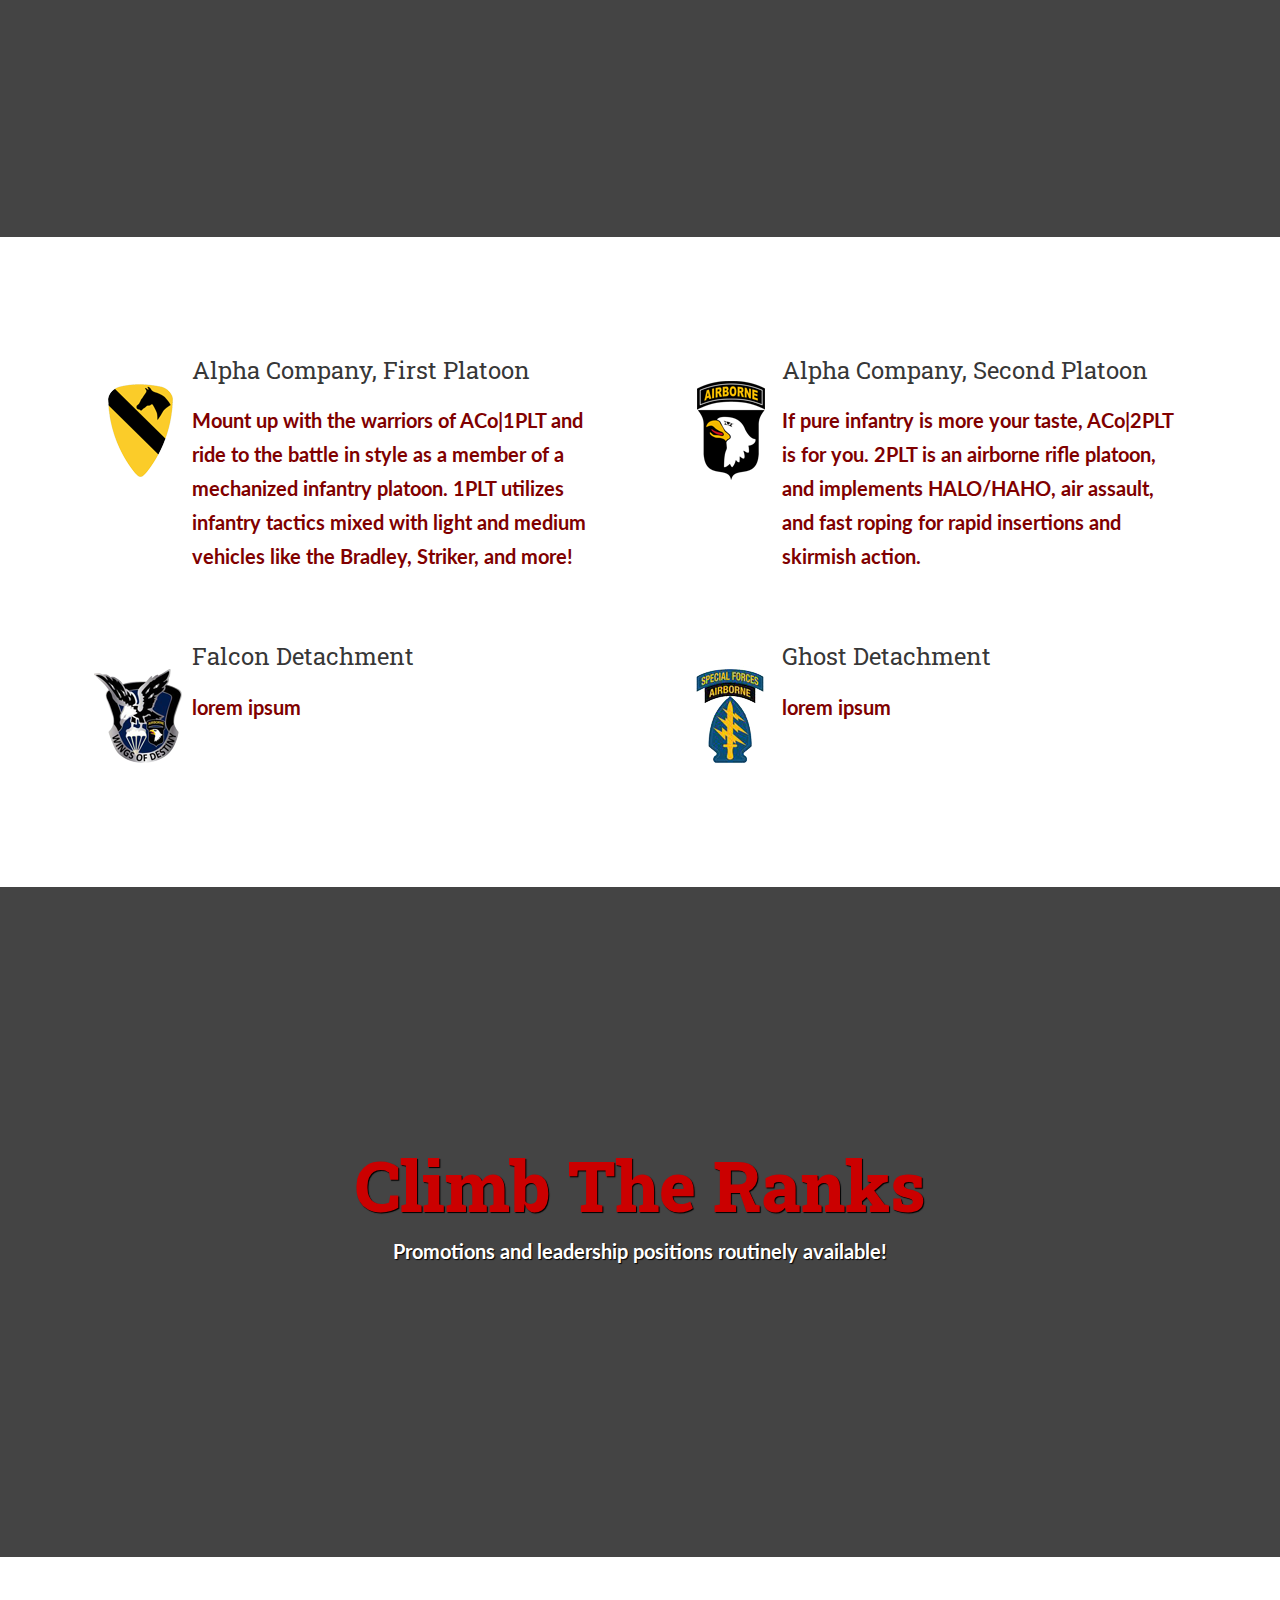
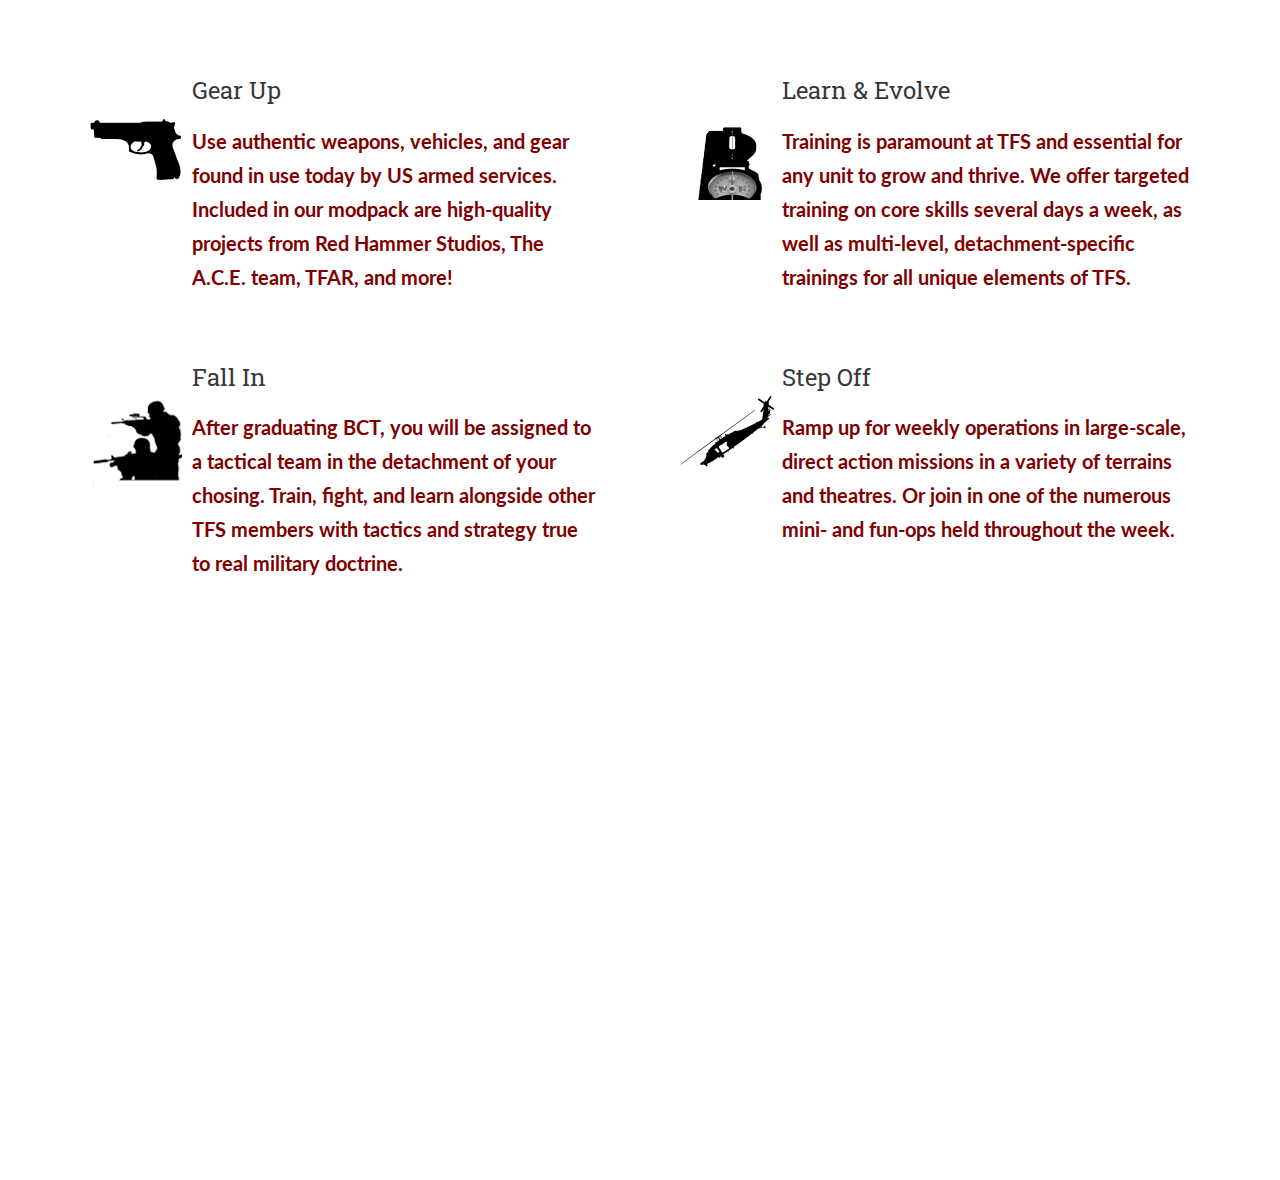
==== commit 5259bc8c: "update index" ====
--- a/index.html
+++ b/index.html
@@ -143,7 +143,7 @@
 							</div>
 							<div class="fh5co-text">
 								<h3>Alpha Company, First Platoon</h3>
-								<p>Mount up with the warriors of ACo&#124;1PLT and ride to the battle in style as a member of a mechanized infantry platoon. 1PLT utilizes the Bradley, Striker, and more&#33;</p>
+								<p>Mount up with the warriors of ACo&#124;1PLT and ride to the battle in style as a member of a mechanized infantry platoon. 1PLT utilizes infantry tactics mixed with light and medium vehicles like the Bradley, Striker, and more&#33;</p>
 							</div>
 						</div>
 					</div>
@@ -154,7 +154,7 @@
 							</div>
 							<div class="fh5co-text">
 								<h3>Alpha Company, Second Platoon</h3>
-								<p>If pure infantry is more your taste, ACo&#124;2PLT is for you. 2PLT is an airborne rifle platoon, and implements HALO/HAHO, air assault, and fast roping for quick insertions.</p>
+								<p>If pure infantry is more your taste, ACo&#124;2PLT is for you. 2PLT is an airborne rifle platoon, and implements HALO/HAHO, air assault, and fast roping for rapid insertions and skirmish action.</p>
 							</div>
 						</div>
 					</div>
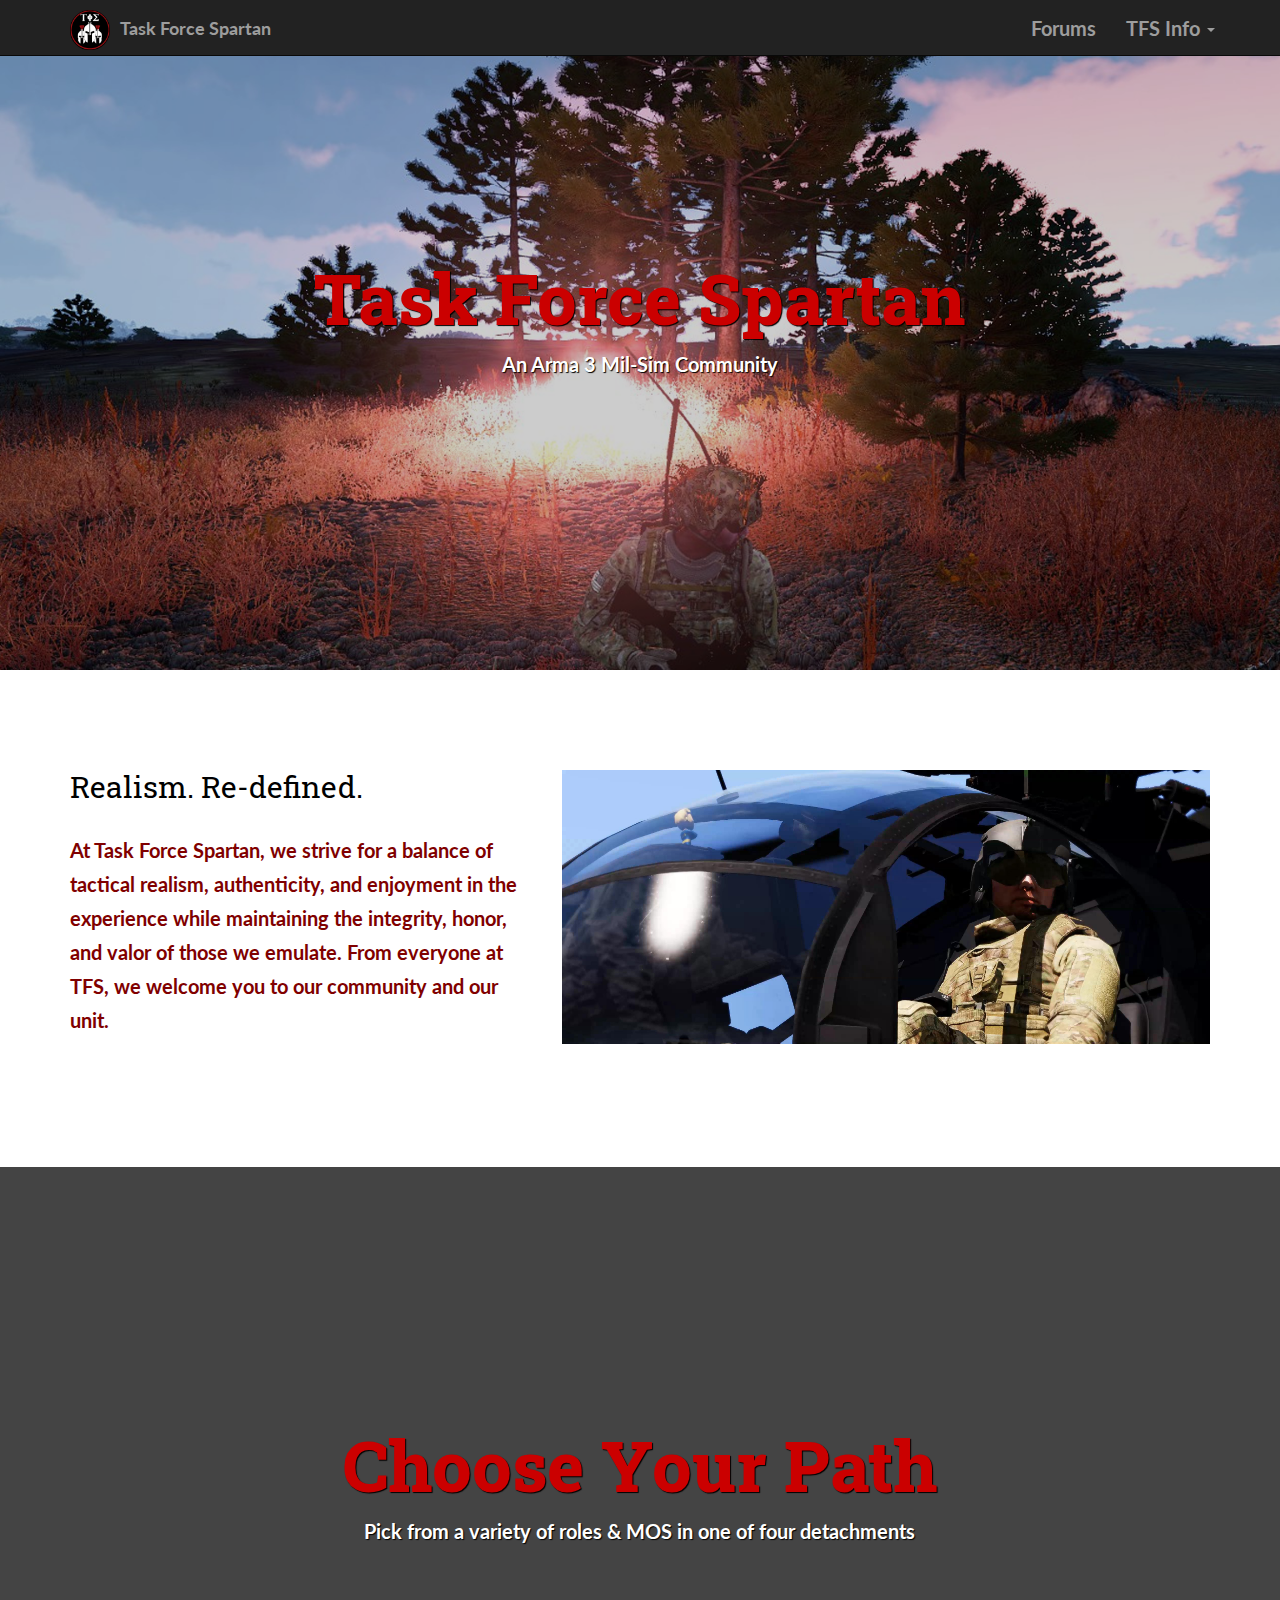
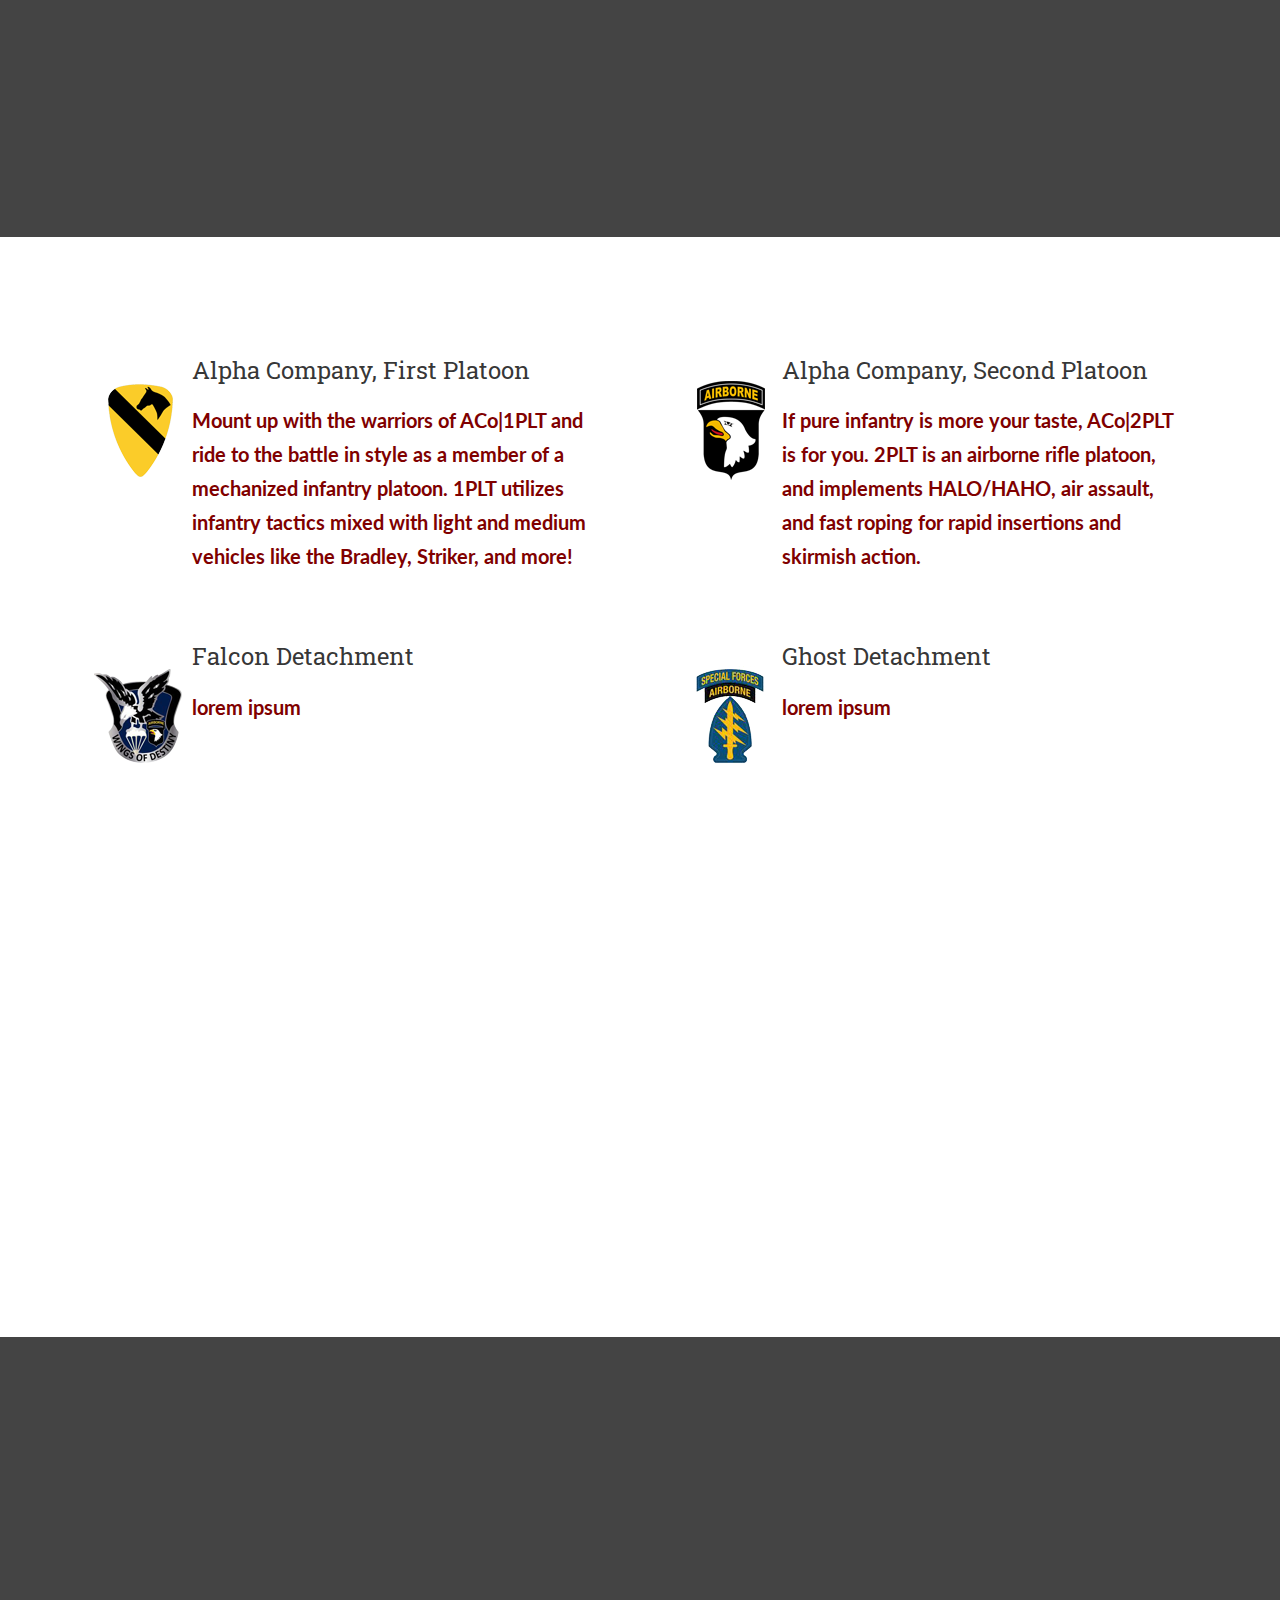
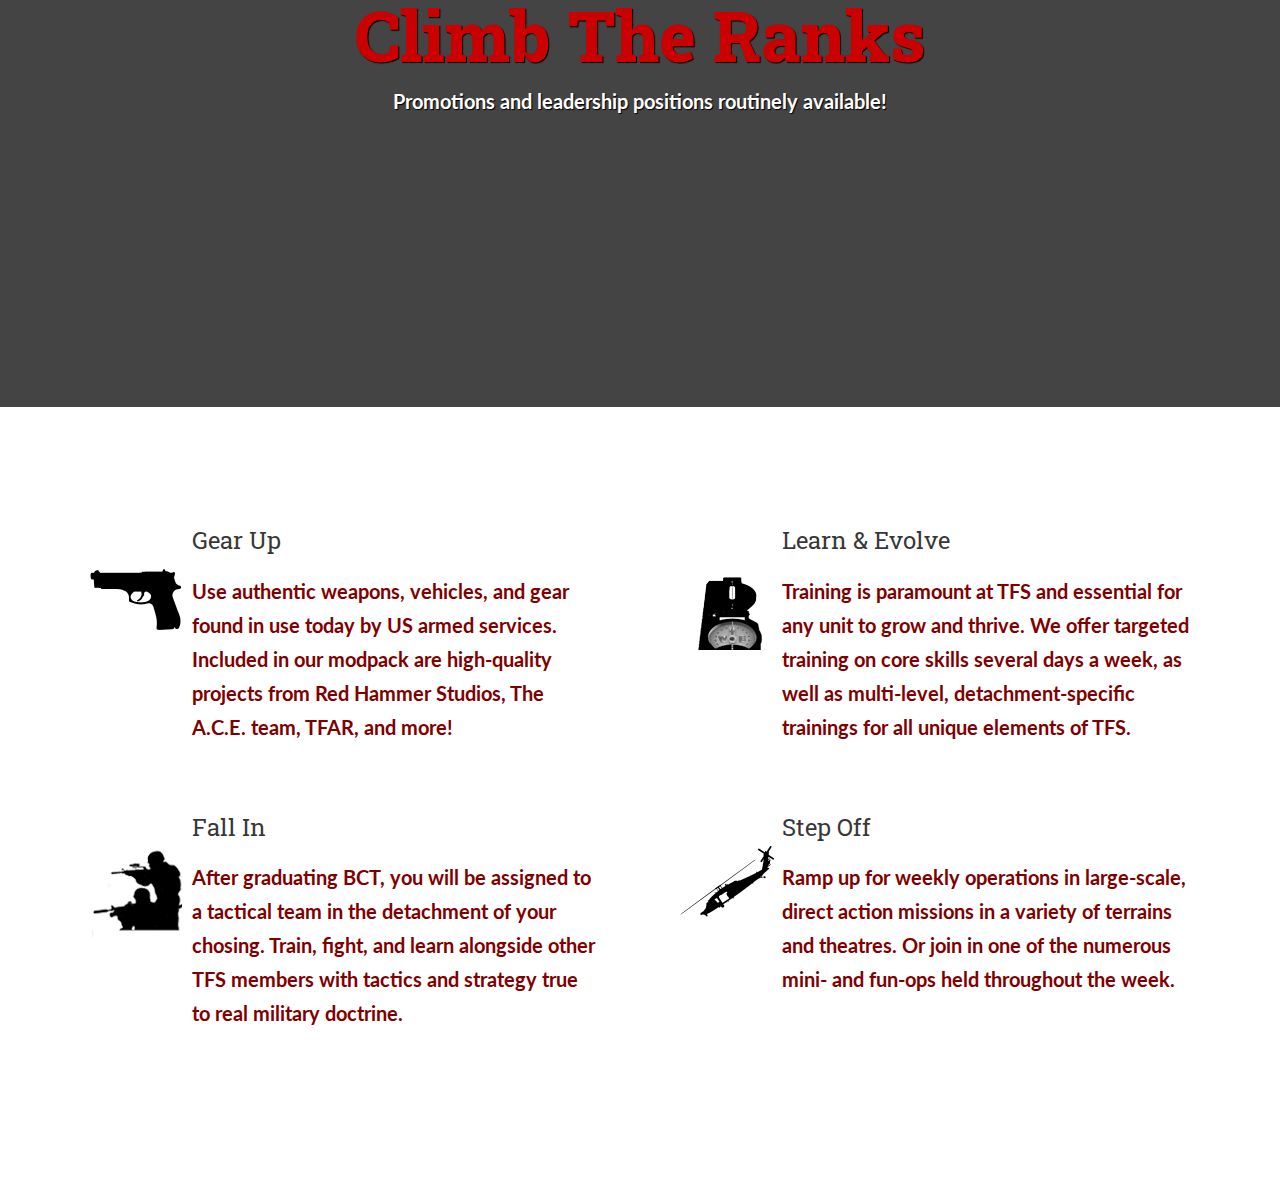
==== commit 0ea67735: "update index" ====
--- a/index.html
+++ b/index.html
@@ -158,8 +158,9 @@
 							</div>
 						</div>
 					</div>
-
-					<div class="col-md-6">
+				</div>
+					<div class="row">
+						<div class="col-md-6">
 						<div class="fh5co-feature animated fadeInLeft" data-animate-effect="fadeInLeft">
 							<div class="fh5co-icon">
 								<i class="" style="vertical-align:top"><img src="./images/FD_icon.png" class=""></i>
@@ -181,12 +182,38 @@
 							</div>
 						</div>
 					</div>
-
-				</div>
-
-
-			</div>
-		</div>
+					</div>
+
+
+
+
+
+					<!--		<div class="col-md-6">
+						<div class="fh5co-feature animated fadeInLeft" data-animate-effect="fadeInLeft">
+							<div class="fh5co-icon">
+								<i class="" style="vertical-align:top"><img src="./images/FD_icon.png" class=""></i>
+							</div>
+							<div class="fh5co-text">
+								<h3>Falcon Detachment</h3>
+								<p>lorem ipsum</p>
+							</div>
+						</div>
+					</div>
+					<div class="col-md-6">
+						<div class="fh5co-feature animated fadeInRight" data-animate-effect="fadeInRight">
+							<div class="fh5co-icon">
+								<i class="" style="vertical-align:top"><img src="./images/5SFG_icon.png" class=""></i>
+							</div>
+							<div class="fh5co-text">
+								<h3>Ghost Detachment</h3>
+								<p>lorem ipsum</p>
+							</div>
+						</div>
+					</div> -->
+
+				</div> <!-- end row -->
+			</div> <!-- end container -->
+		</div> <!-- end section -->
 
 
 		<div class="fh5co-parallax" style="background-image: url(images/hero_3a.jpg);" data-stellar-background-ratio="0.5">
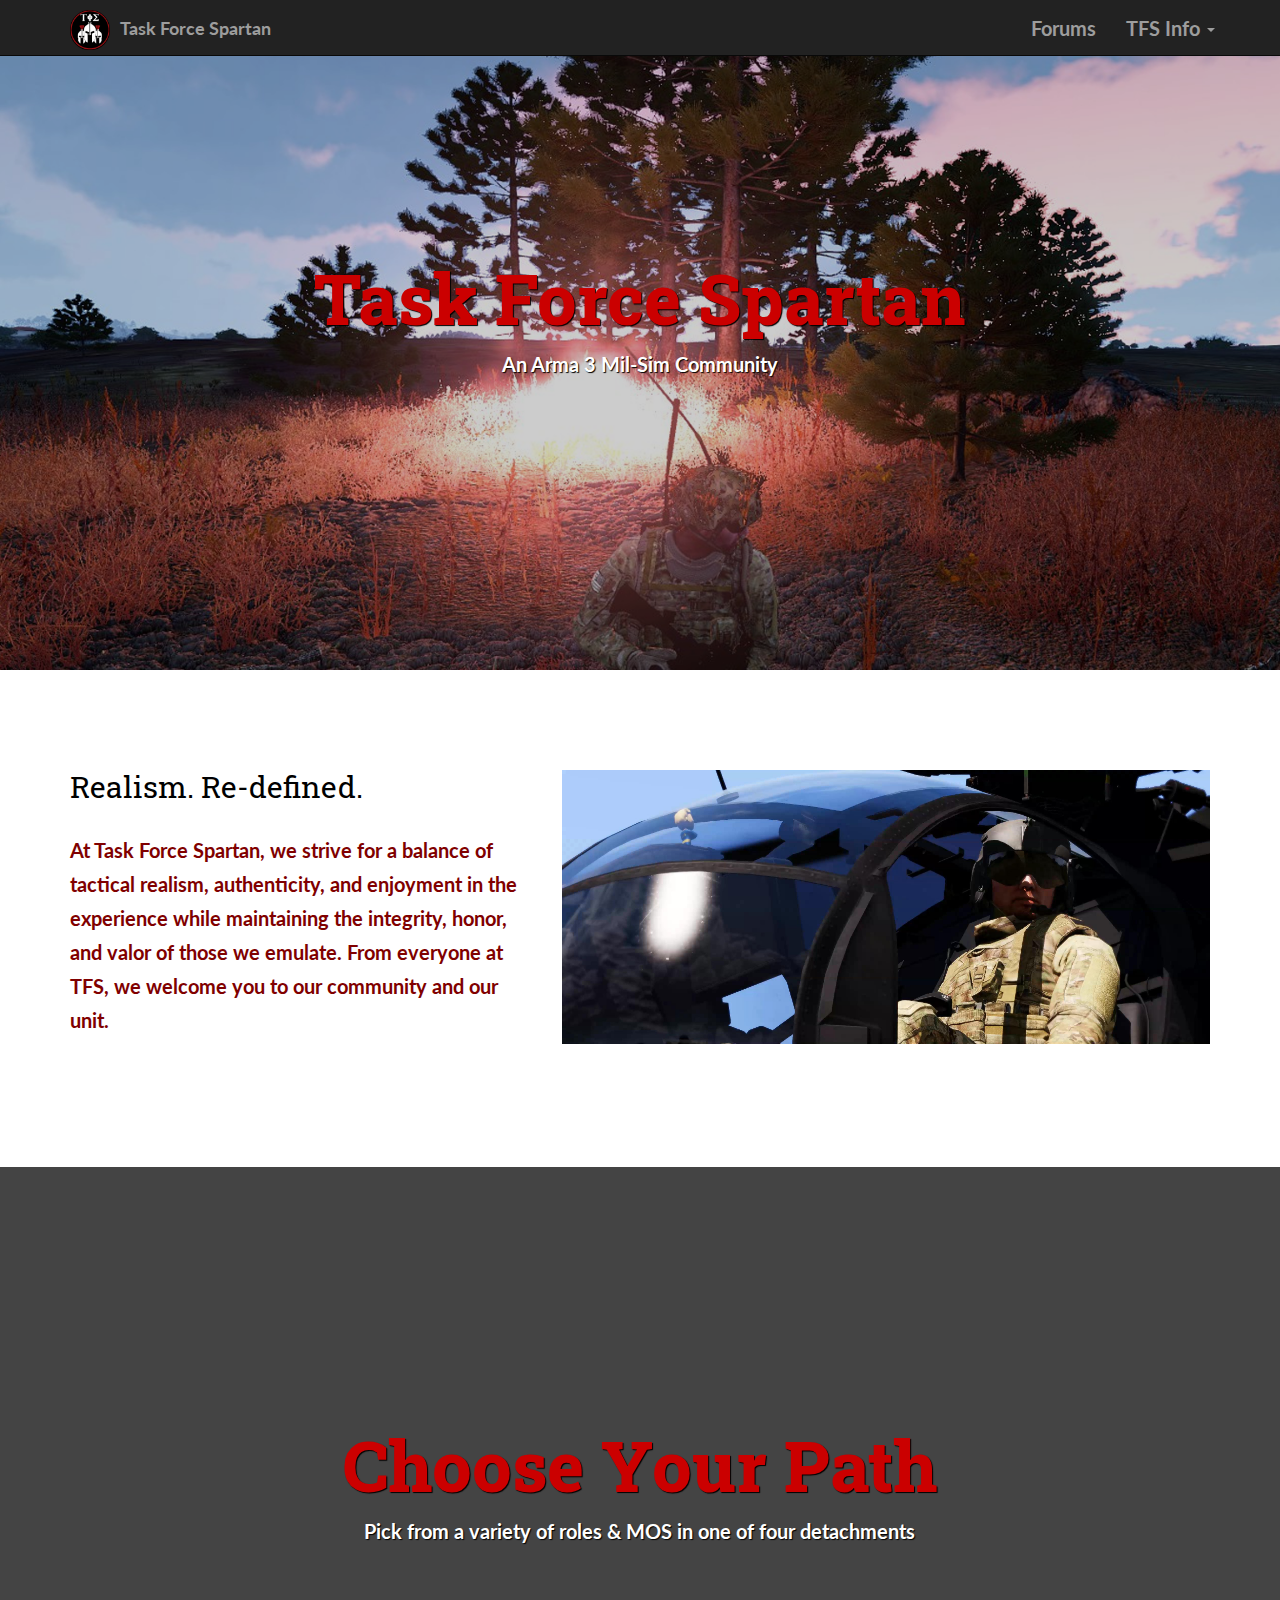
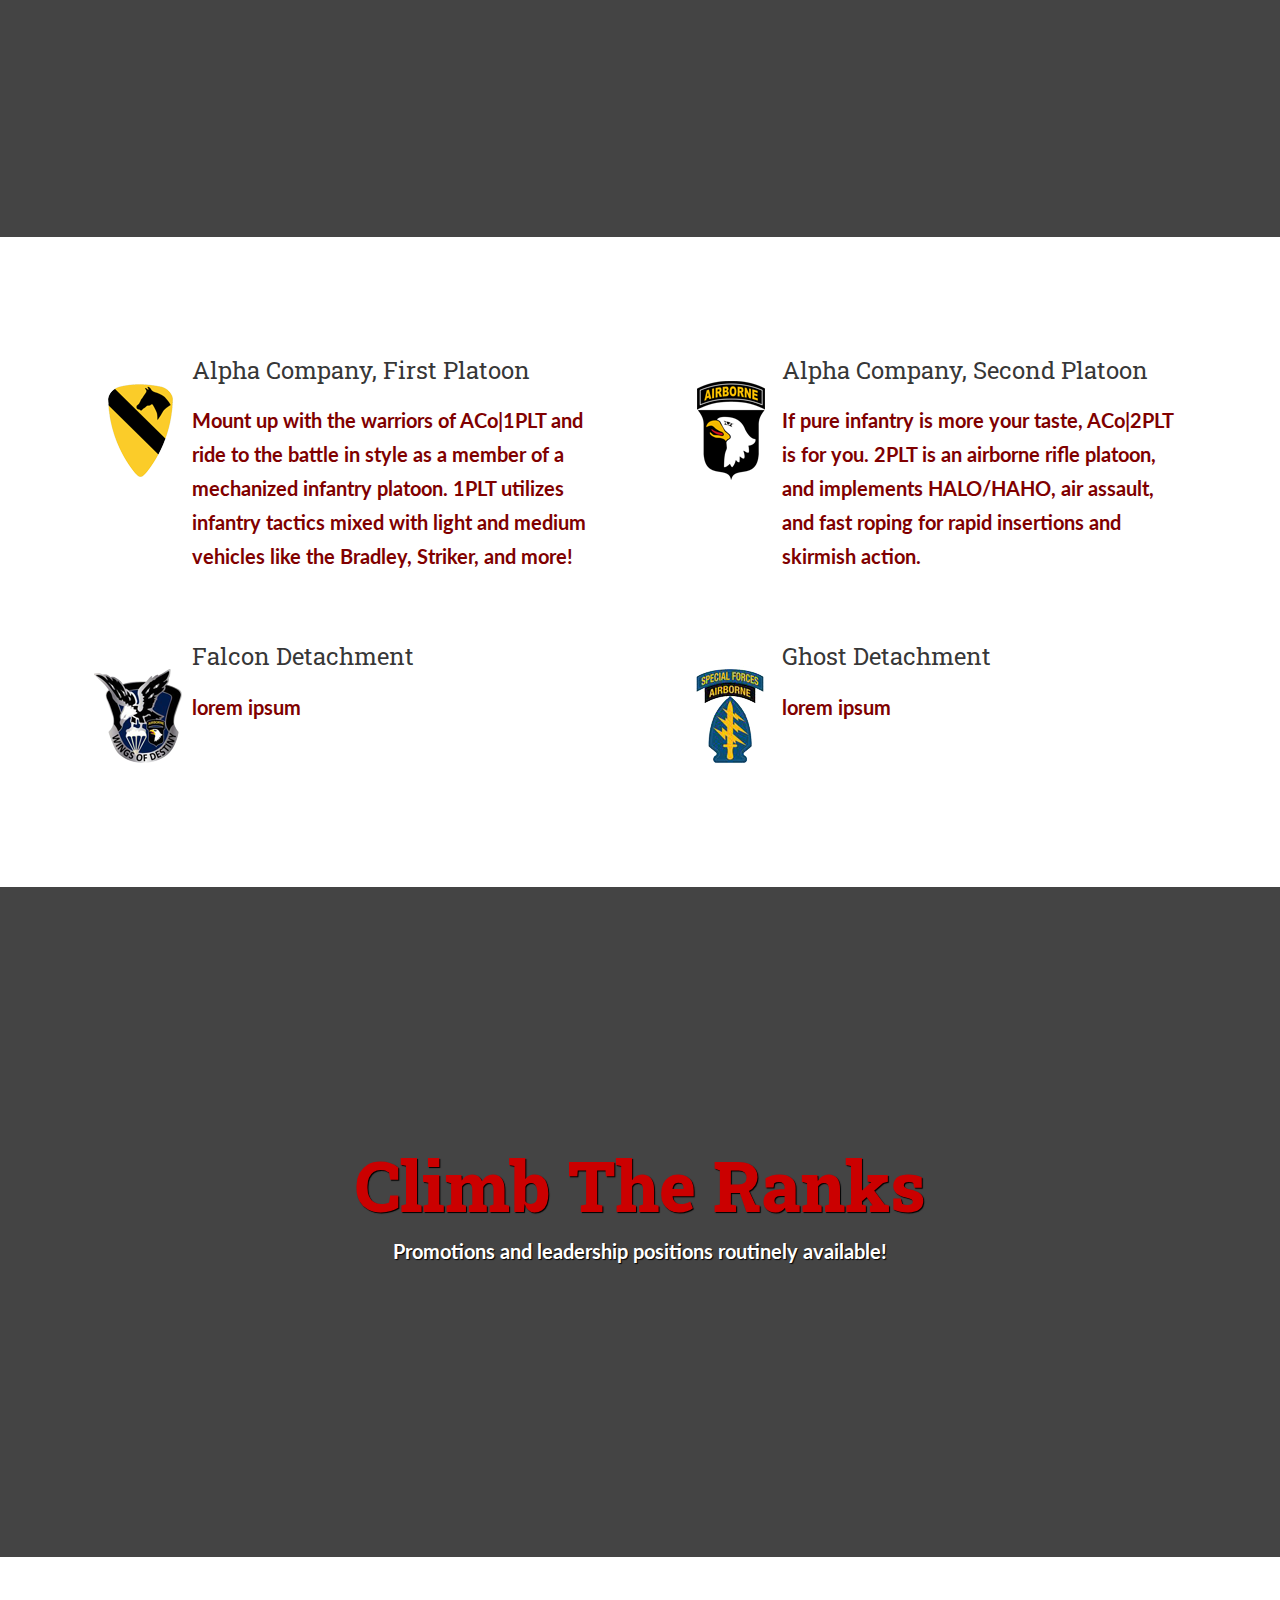
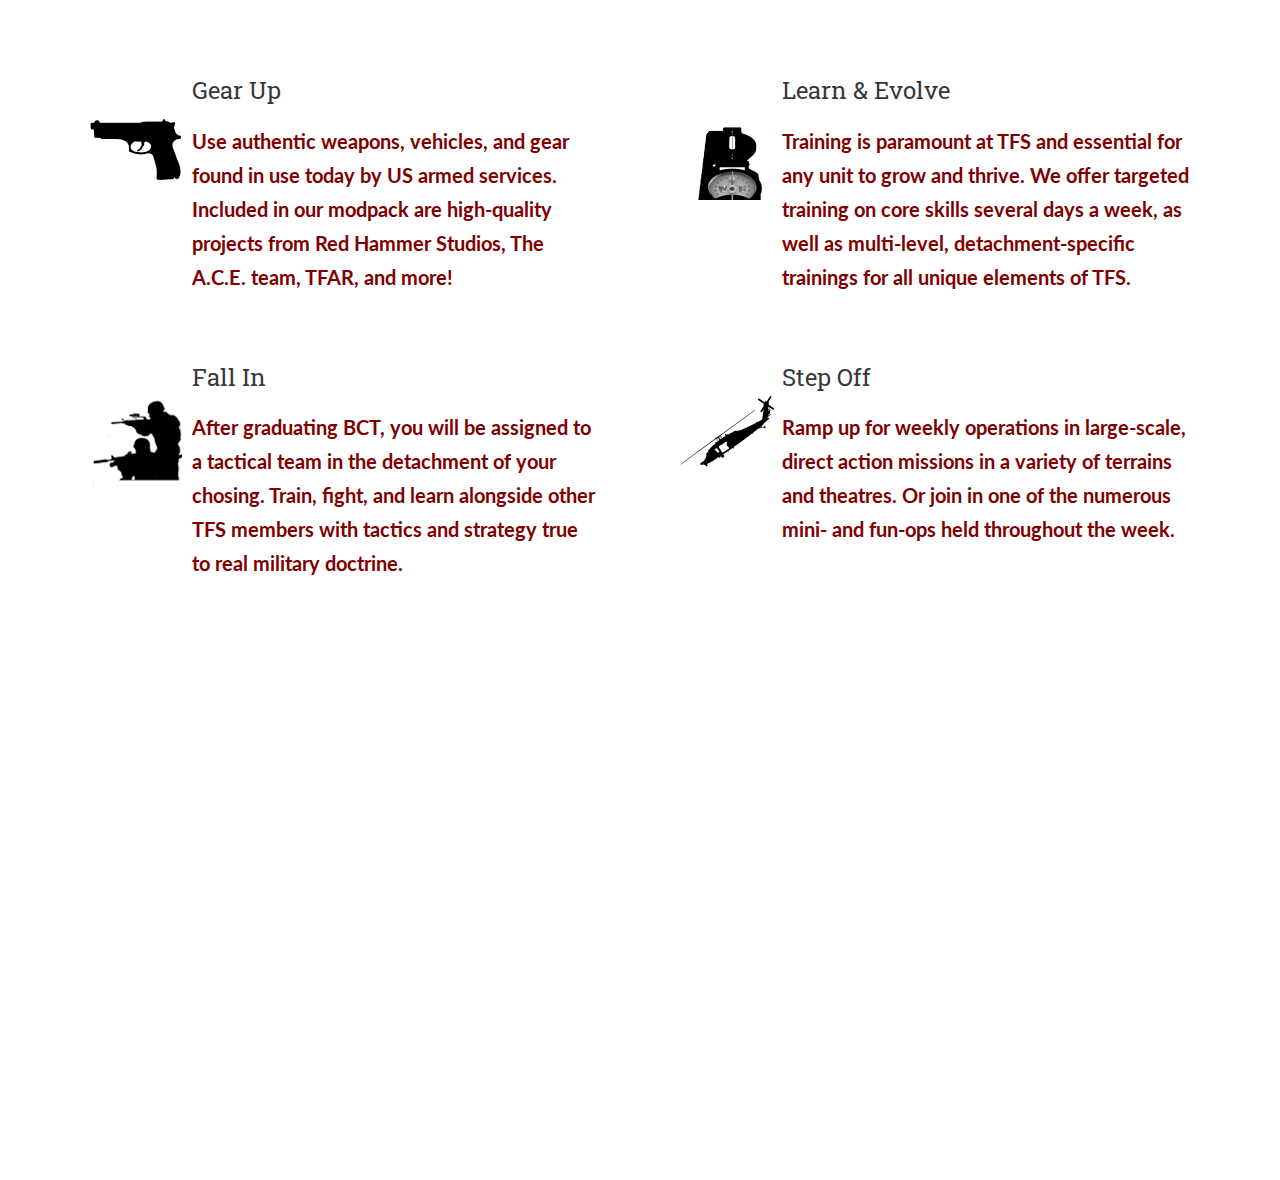
==== commit 2dc844b2: "update index" ====
--- a/index.html
+++ b/index.html
@@ -182,36 +182,7 @@
 							</div>
 						</div>
 					</div>
-					</div>
-
-
-
-
-
-					<!--		<div class="col-md-6">
-						<div class="fh5co-feature animated fadeInLeft" data-animate-effect="fadeInLeft">
-							<div class="fh5co-icon">
-								<i class="" style="vertical-align:top"><img src="./images/FD_icon.png" class=""></i>
-							</div>
-							<div class="fh5co-text">
-								<h3>Falcon Detachment</h3>
-								<p>lorem ipsum</p>
-							</div>
-						</div>
-					</div>
-					<div class="col-md-6">
-						<div class="fh5co-feature animated fadeInRight" data-animate-effect="fadeInRight">
-							<div class="fh5co-icon">
-								<i class="" style="vertical-align:top"><img src="./images/5SFG_icon.png" class=""></i>
-							</div>
-							<div class="fh5co-text">
-								<h3>Ghost Detachment</h3>
-								<p>lorem ipsum</p>
-							</div>
-						</div>
-					</div> -->
-
-				</div> <!-- end row -->
+					</div> <!-- end row -->
 			</div> <!-- end container -->
 		</div> <!-- end section -->
 
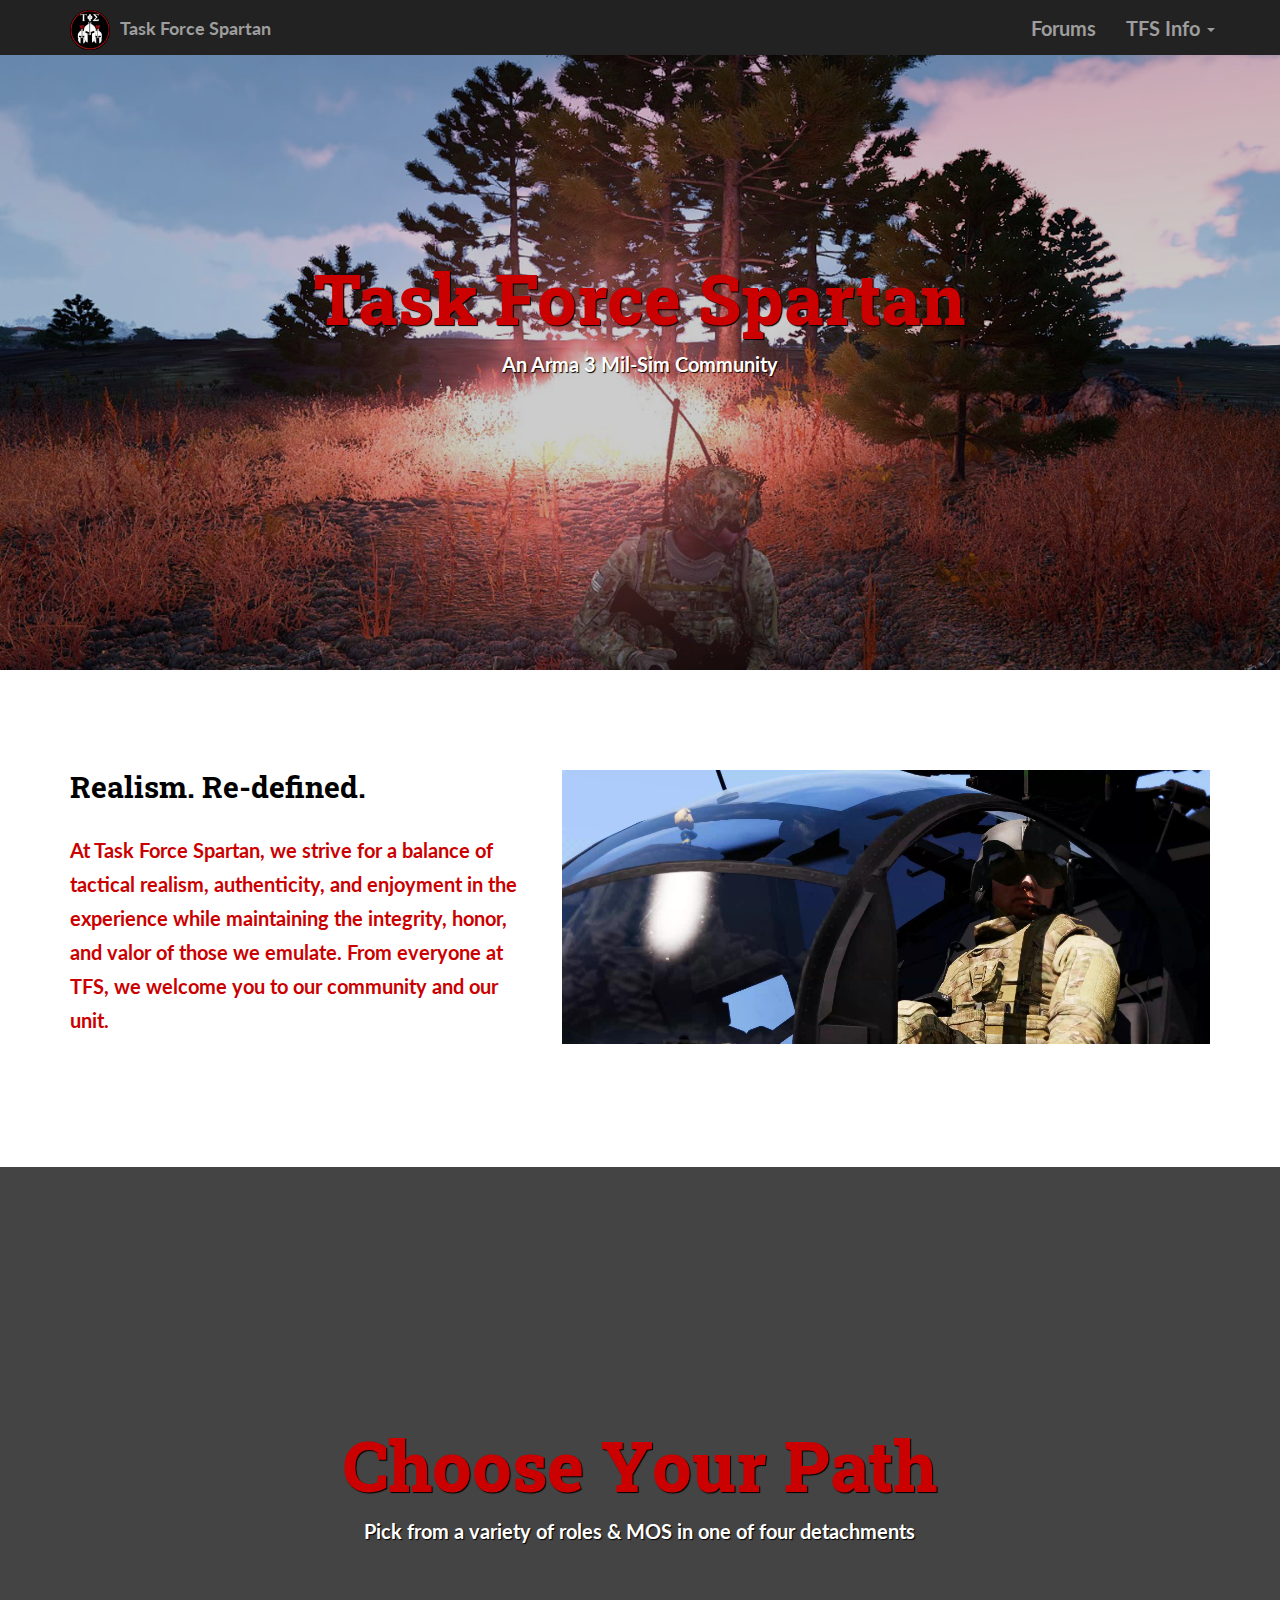
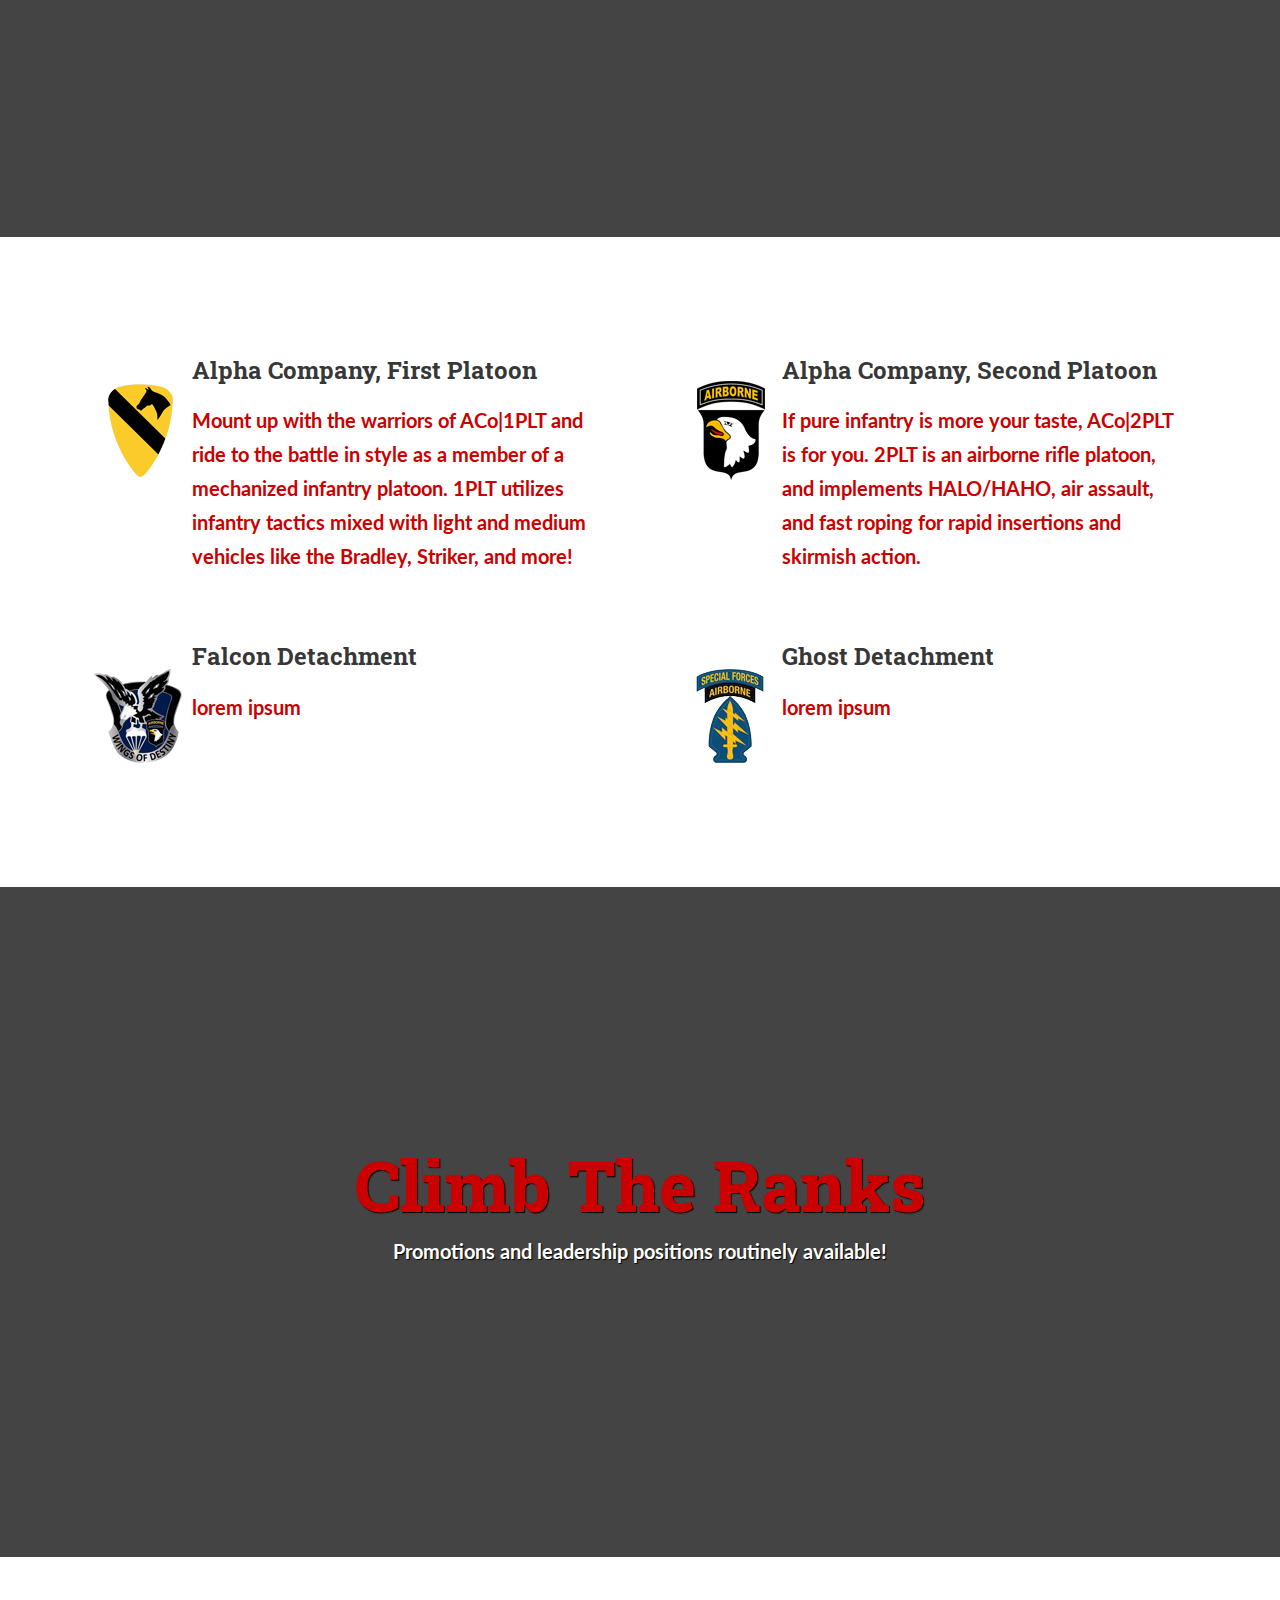
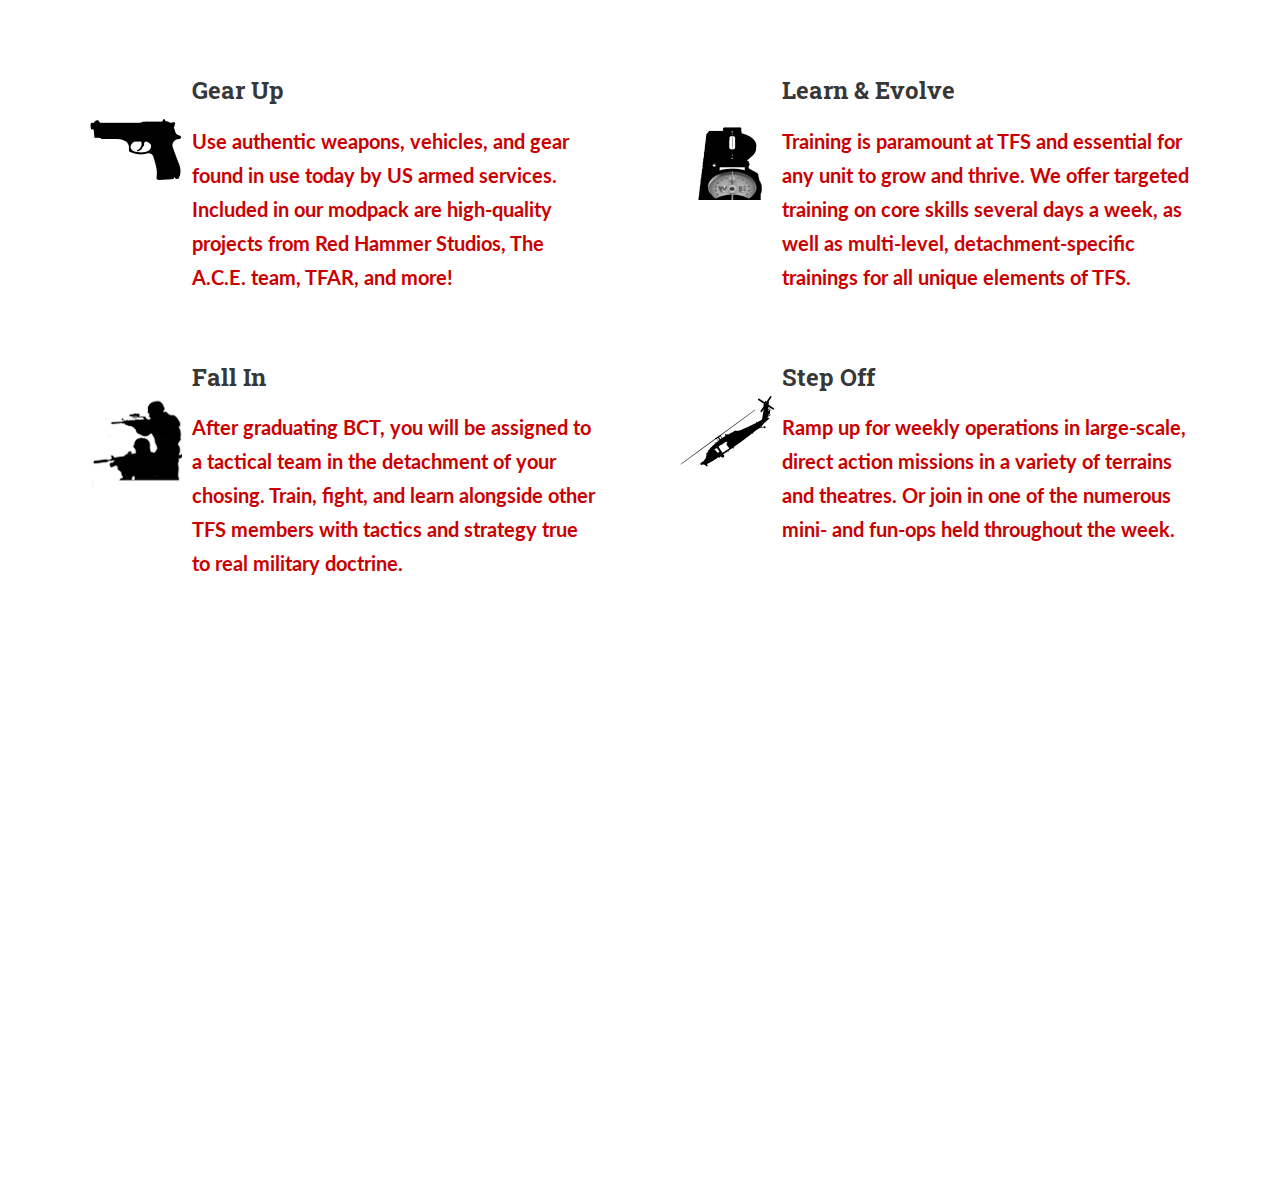
==== commit 57d4cb2a: "update policy index add navfade" ====
--- a/index.html
+++ b/index.html
@@ -49,7 +49,7 @@
 	
 	<div id="fh5co-wrap">
 		<header id="fh5co-header">
-			<div class="navbar navbar-default navbar-fixed-top navbar-inverse">
+			<div class="navbar navbar-default navbar-fixed-top navbar-inverse navbar-fade">
                 <div class="container">
                     <div class="navbar-header">
                         <button type="button" class="navbar-toggle" data-toggle="collapse" data-target=".navbar-collapse">
@@ -279,10 +279,9 @@
 				<div class="col-md-3 col-md-push-1">
 					<h3>Follow Us</h3>
 					<ul class="fh5co-social">
-						<li><a href="#"><i class="icon-twitter"></i> <span>Twitter</span></a></li>
-						<li><a href="#"><i class="icon-facebook"></i> <span>Facebook</span></a></li>
-						<li><a href="#"><i class="icon-instagram"></i> <span>Instagram</span></a></li>
-						<li><a href="#"><i class="icon-google"></i> <span>Google Plus</span></a></li>
+						<li><a href="#"><img class="icon-github" src="./images/github_icon.png"><span>Github</span></a></li>
+						<li><a href="#"><img class="icon-twitter" src="./images/twitter_icon.png"><span>Twitter</span></a></li>
+						<li><a href="#"><img class="icon-youtube" src="./images/youtube_icon.png"><span>YouTube</span></a></li>
 					</ul>
 				</div>
 			</div>
@@ -306,6 +305,7 @@
 	<script src="./js/jquery.stellar.min.js"></script>
 	<!-- MAIN JS -->
 	<script src="./js/main.js"></script>
+	<script src="./js/navfade.js"></script>
 	<!-- is visible script -->
 	<!-- not working ATM <script src="./js/isvisible.js"></script> -->
 
--- a/css/style.css
+++ b/css/style.css
@@ -11,7 +11,7 @@
   font-weight: bolder;
   font-size: 20px;
   line-height: 1.7;
-  color: #800000;
+  color: #cb0000;
   background: #fff;
   height: 100%;
   position: relative;
@@ -42,7 +42,7 @@
 h1, h2, h3, h4, h5, h6 {
   color: #000;
   font-family: "Roboto Slab", Roboto Slab, sans-serif;
-  font-weight: 400;
+  font-weight: 700;
   margin: 0 0 30px 0;
 }
 
@@ -239,6 +239,14 @@
     padding: 4em 0;
   }
 }
+.fh5co-hero .fh5co-intro h2 {
+	color: #fff;
+	text-shadow: 1px 1px 1px #000;
+}
+.strong {
+	font-weight: 800;
+		}
+
 .fh5co-hero .fh5co-intro h1, .fh5co-parallax .fh5co-intro h1 {
 	color: #cb0000;
 	font-size: 70px;
@@ -618,4 +626,58 @@
 	opacity: 1;
 }
 
+.icon-github, .icon-twitter, .icon-youtube {
+		height: 30px;
+		padding: 1px 1px 1px 1px;
+}
+.hghlgt {
+	background: rgb(169,3,41);
+background: -moz-linear-gradient(top,  rgba(169,3,41,1) 0%, rgba(143,2,34,1) 44%, rgba(109,0,25,1) 100%);
+background: -webkit-linear-gradient(top,  rgba(169,3,41,1) 0%,rgba(143,2,34,1) 44%,rgba(109,0,25,1) 100%);
+background: linear-gradient(to bottom,  rgba(169,3,41,1) 0%,rgba(143,2,34,1) 44%,rgba(109,0,25,1) 100%);
+filter: progid:DXImageTransform.Microsoft.gradient( startColorstr='#a90329', endColorstr='#6d0019',GradientType=0 );
+
+	color: #fff;
+	font-size: 29px;
+	padding: 1px 10px 1px;
+	line-height: 1.3;
+	white-space: nowrap;
+	}
+
+.ud {
+	text-decoration: underline;
+
+}
+.i {
+	font-style: italic;
+}
+.blk {
+	color: #cb0000;
+	font-size: 28px;
+}
+body .policy .fh5co-section {
+	color: #222;
+	border-style: ridge;
+	border-top-width: 8px;
+	border-color: #cb0000;
+	border-bottom-width: 0;
+	border-left-width: 0;
+	border-right-width: 0;
+
+}
+.navbar-fade {
+	background-color: rbga(16,16,16,1);
+	transition: background-color 2s ease 0s;
+	border-bottom-width: 0px;
+	}
+.navbar-fade.opaque {
+	background-color: rgba(255,255,255,0);
+	transition: background-color 2s ease 0s;
+	border-bottom-style: none;
+	border-bottom-width: 0px;
+}
+
+
+
+
 /*# sourceMappingURL=style.css.map */
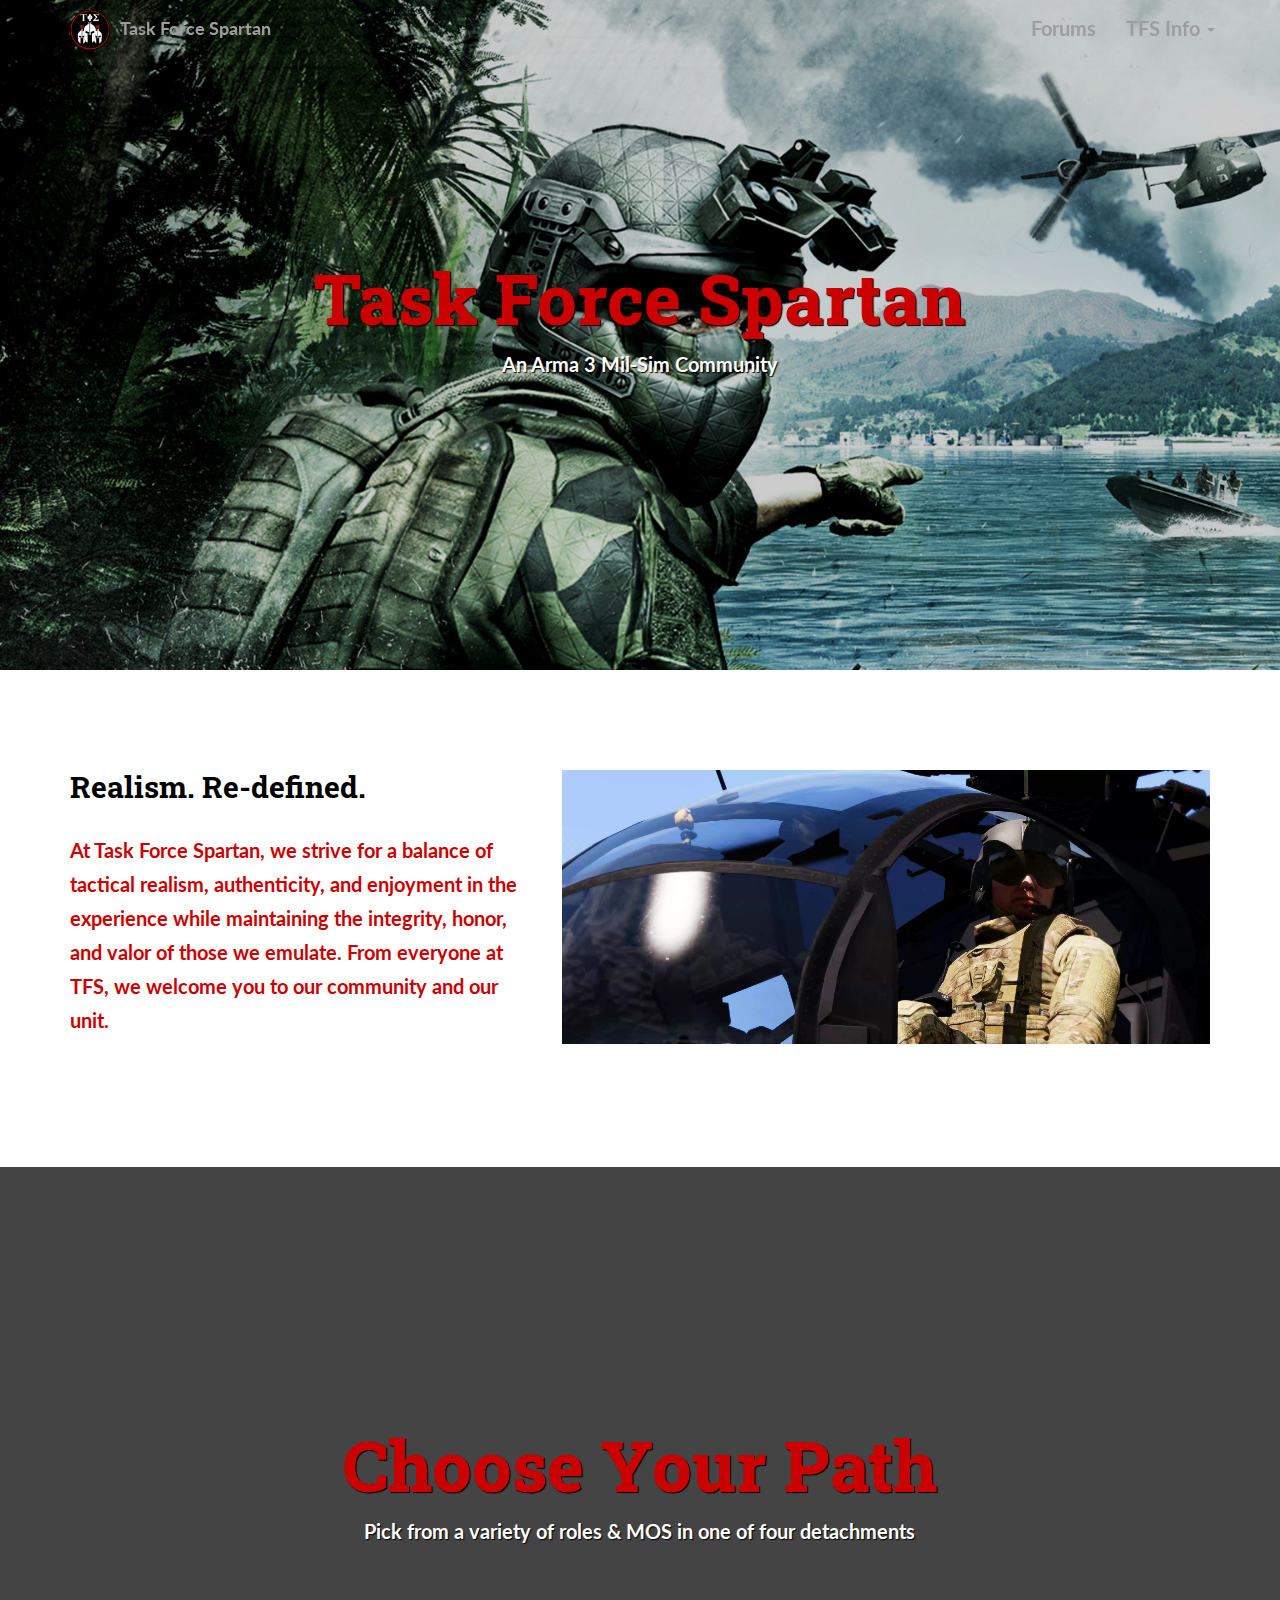
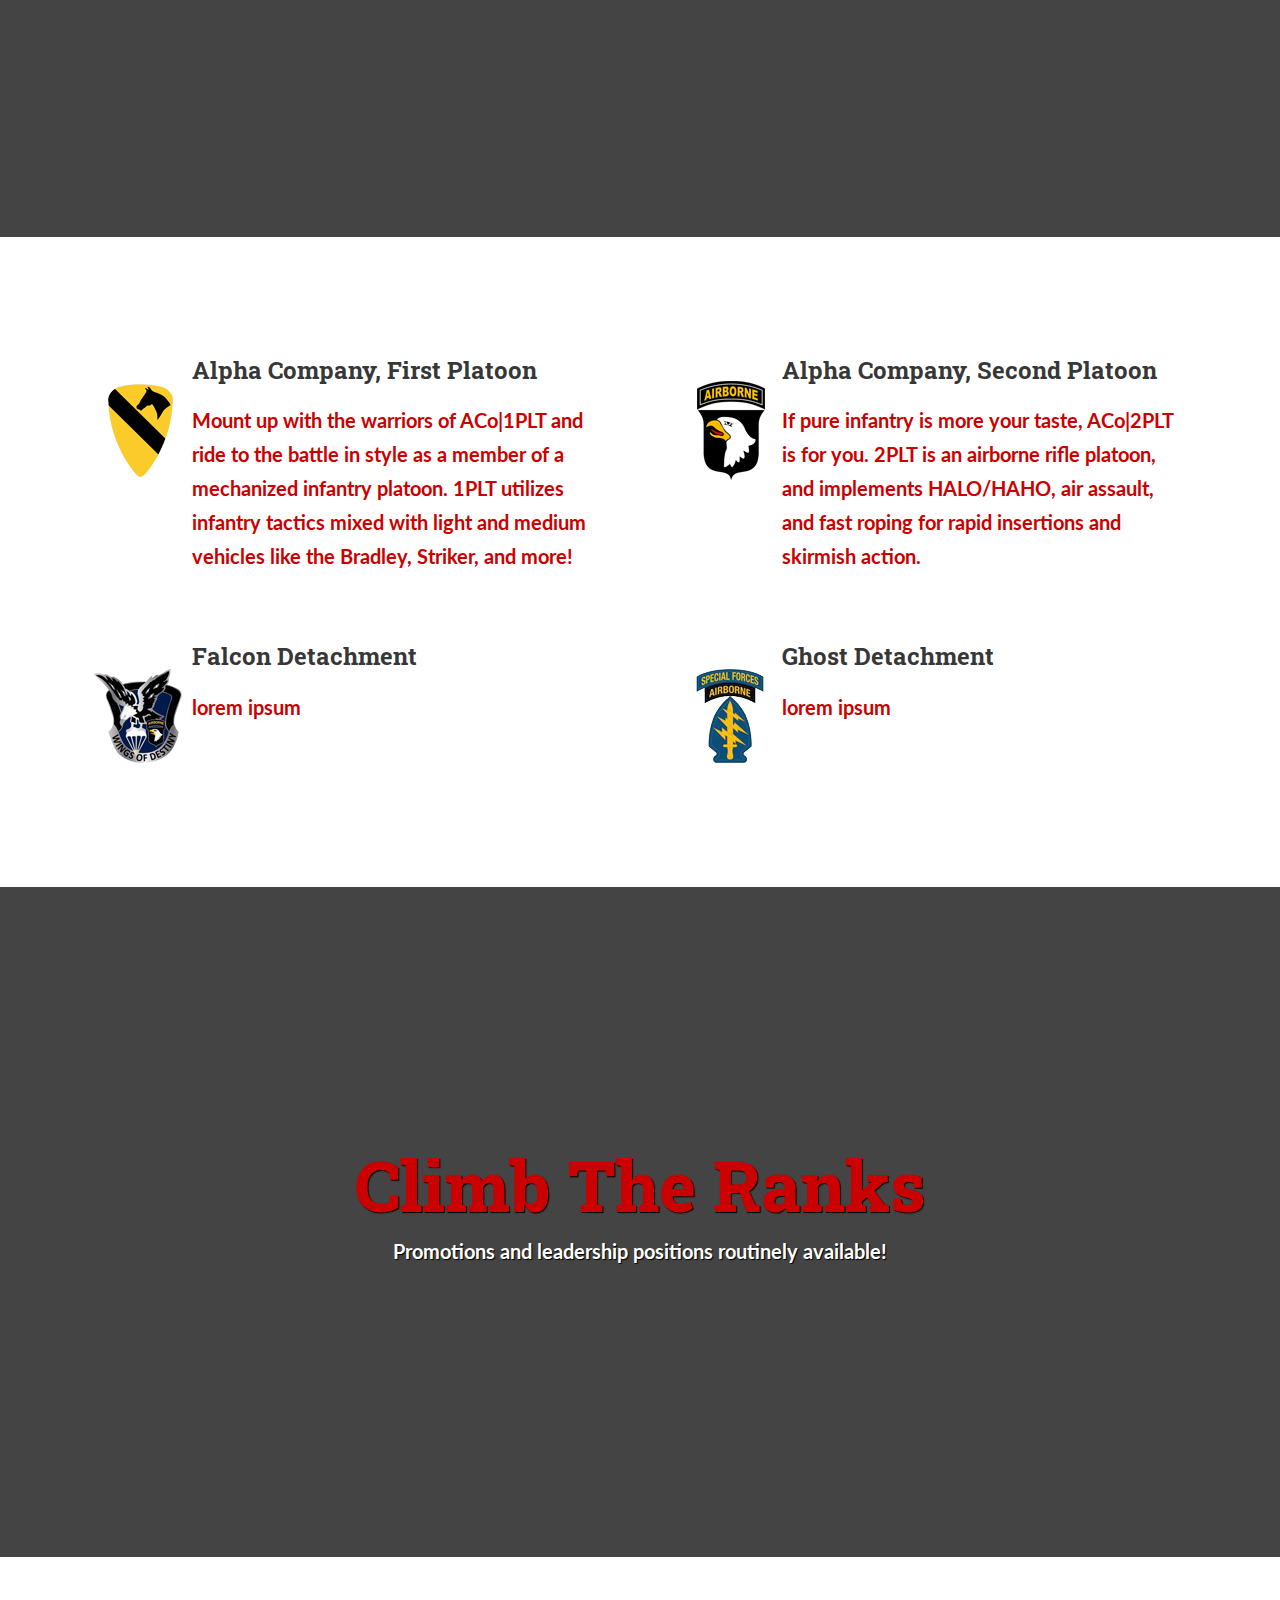
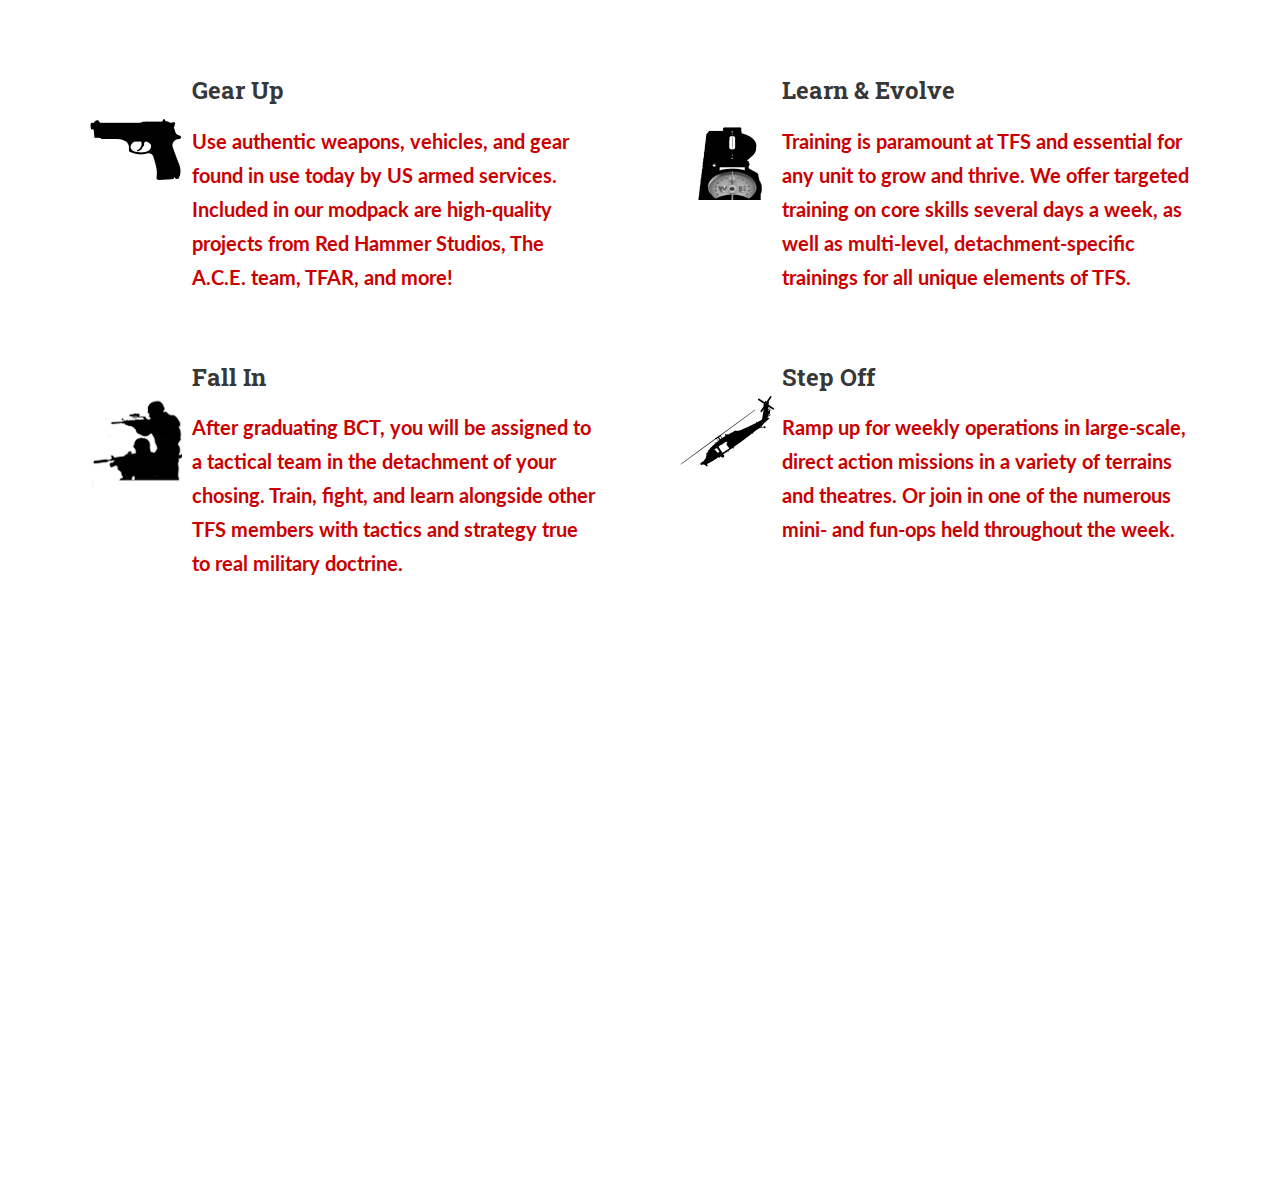
==== commit 6ee6cb1a: "update navfade and style" ====
--- a/index.html
+++ b/index.html
@@ -92,7 +92,7 @@
             </div>
 		</header>
 
-		<div class="fh5co-hero" style="background-image: url(images/para-bg1.png);" data-stellar-background-ratio="0.5">
+		<div class="fh5co-hero" style="background-image: url(images/para-bg3.jpg);" data-stellar-background-ratio="0.5">
 			<div class="overlay"></div>
 			<div class="container">
 				<div class="row">
--- a/css/style.css
+++ b/css/style.css
@@ -665,19 +665,27 @@
 	border-right-width: 0;
 
 }
+.navbar-inverse {
+	background-color: rbga(16,16,16,0);
+}
 .navbar-fade {
 	background-color: rbga(16,16,16,1);
 	transition: background-color 2s ease 0s;
 	border-bottom-width: 0px;
 	}
 .navbar-fade.opaque {
-	background-color: rgba(255,255,255,0);
+	background-color: rgba(16,16,16,0);
 	transition: background-color 2s ease 0s;
 	border-bottom-style: none;
 	border-bottom-width: 0px;
 }
-
-
+.dropdown-menu {
+	background-color: rgba(203, 0, 0, 0.60);
+	color: #fff;
+}
+.dropdown-menu > li > a {
+	color: #fff;
+}
 
 
 /*# sourceMappingURL=style.css.map */
